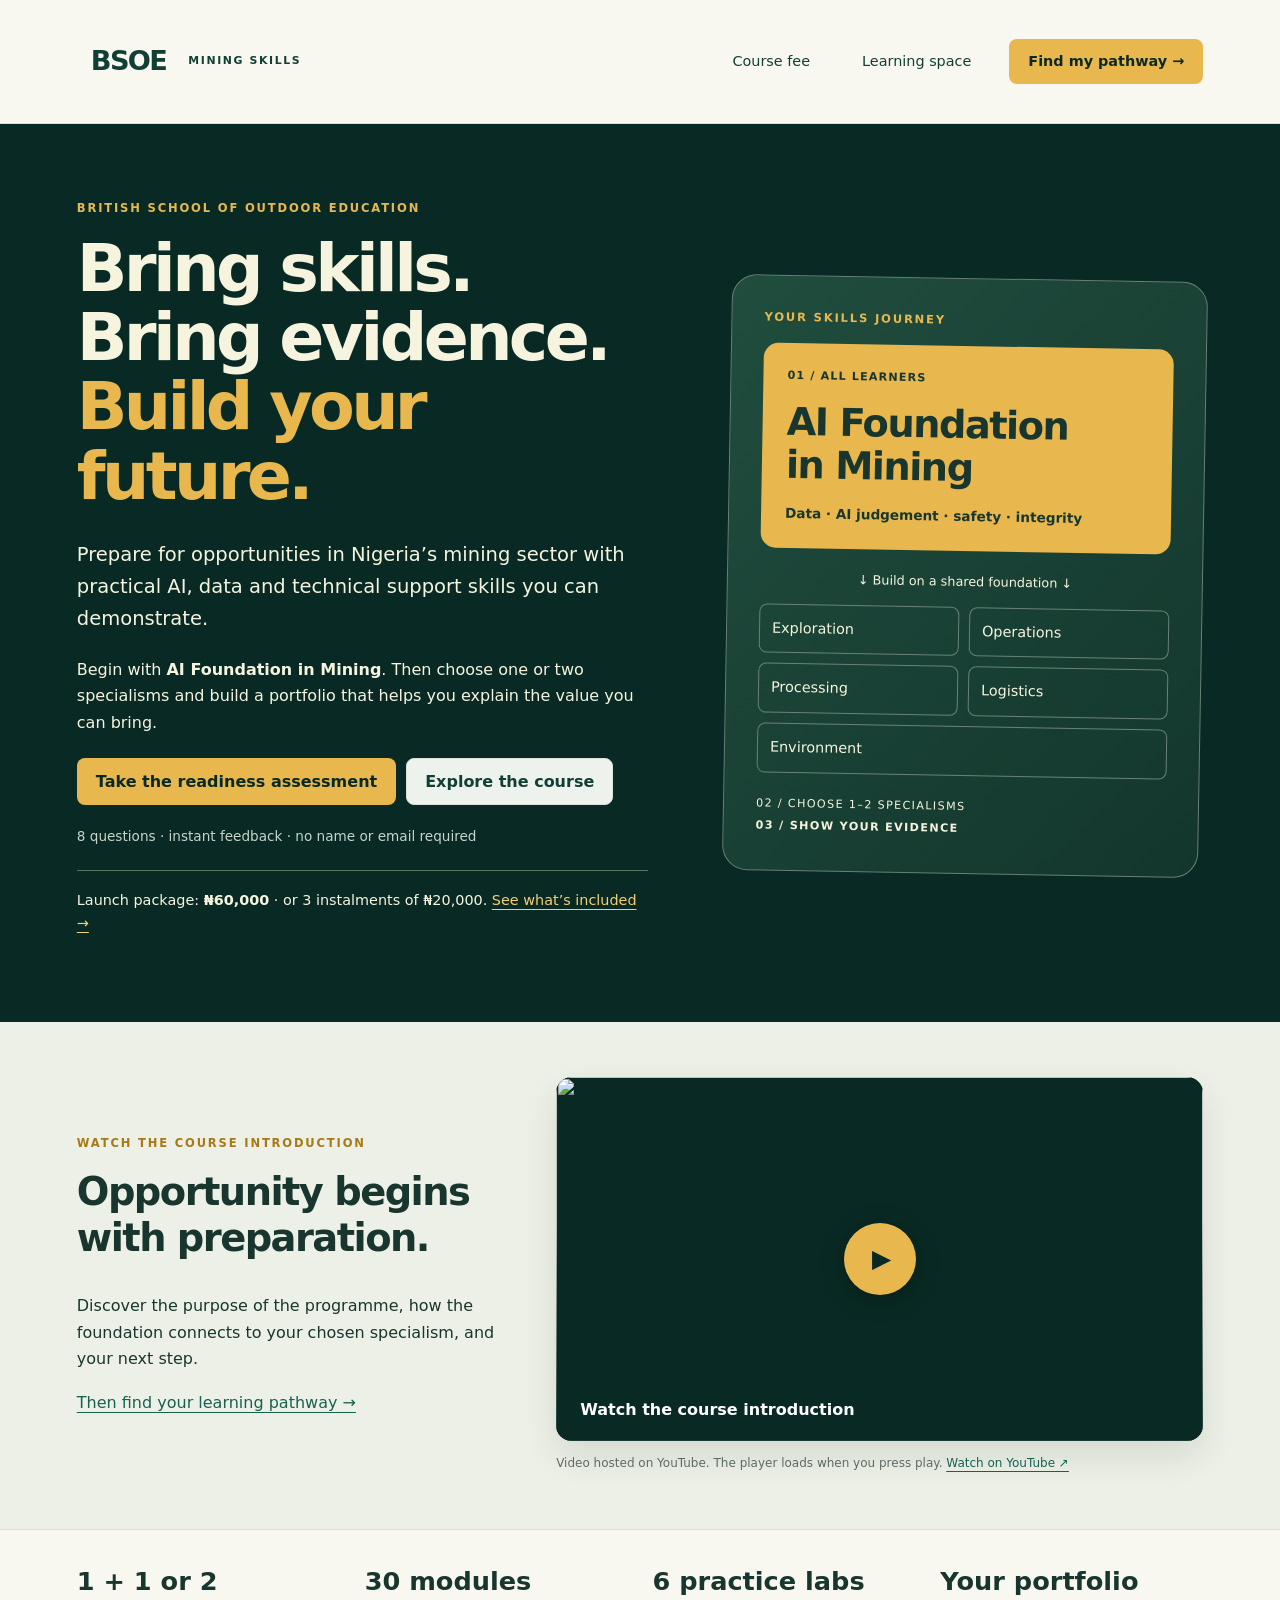
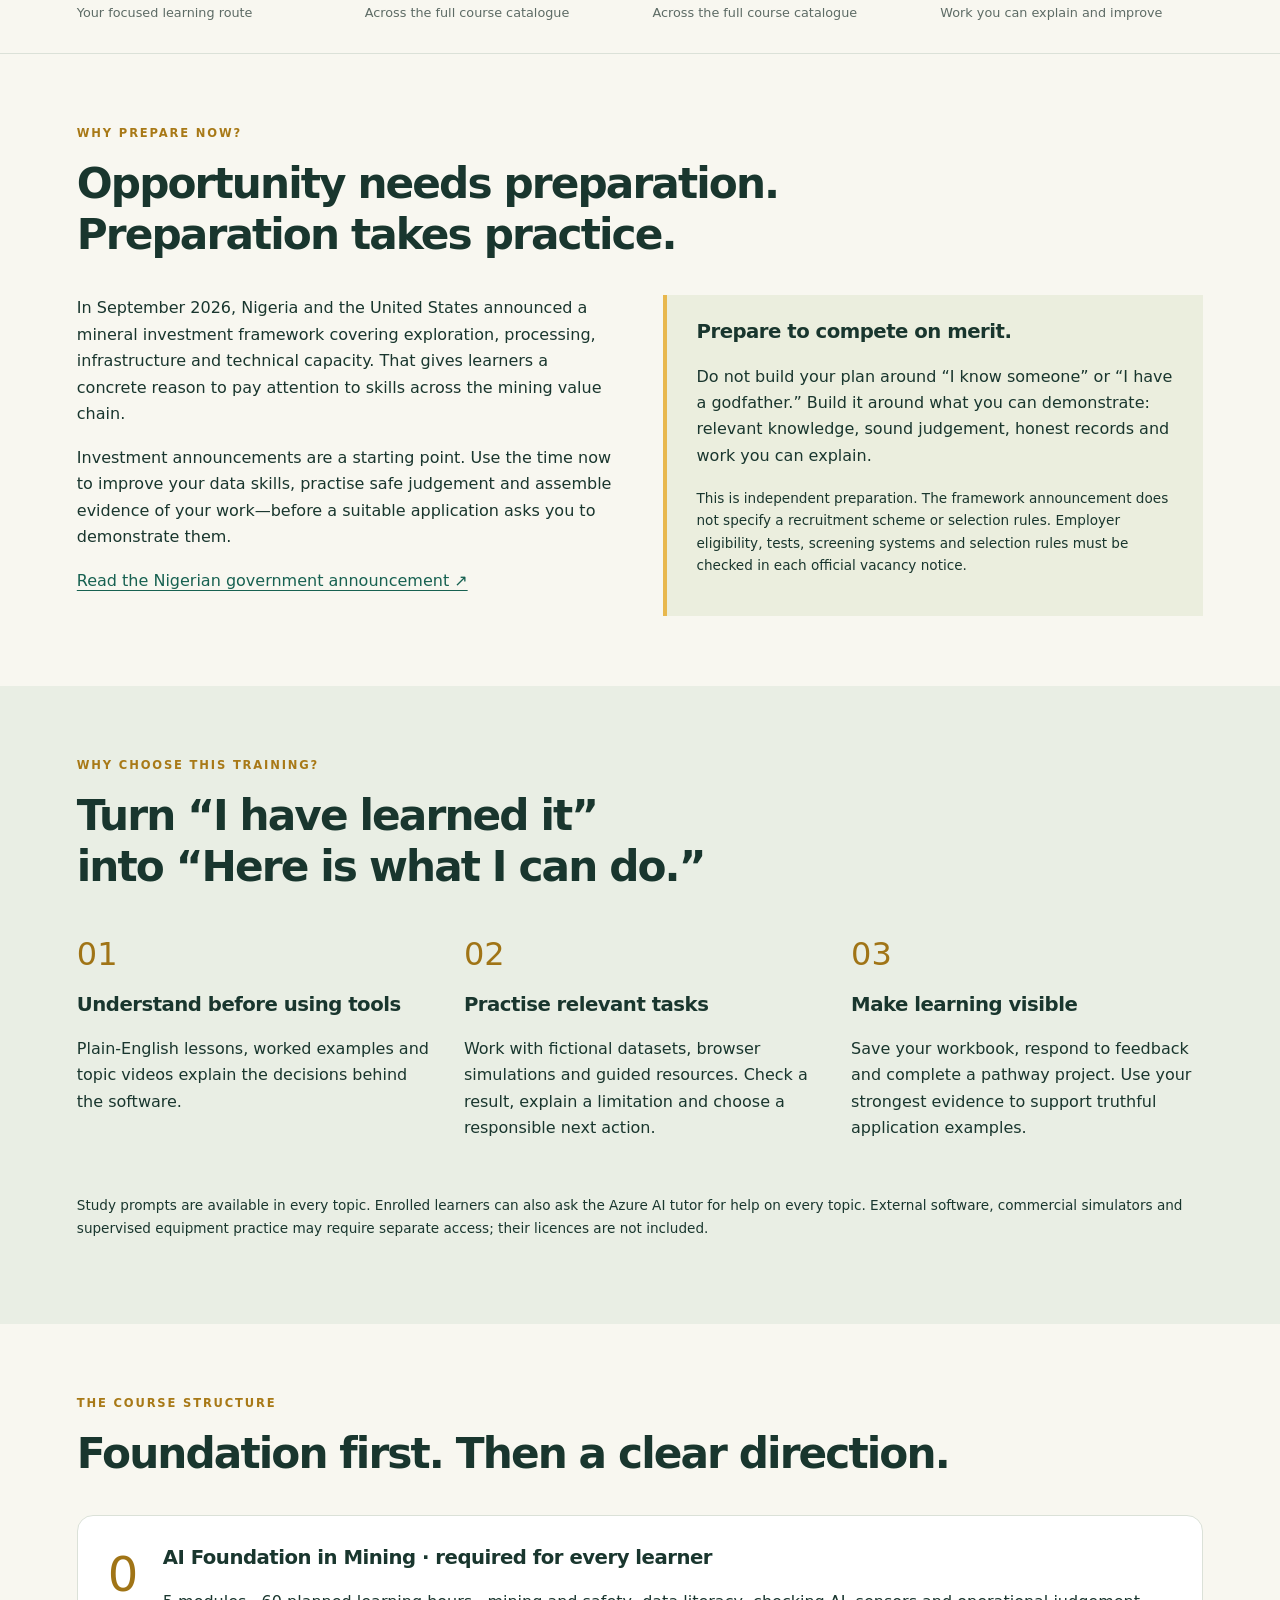
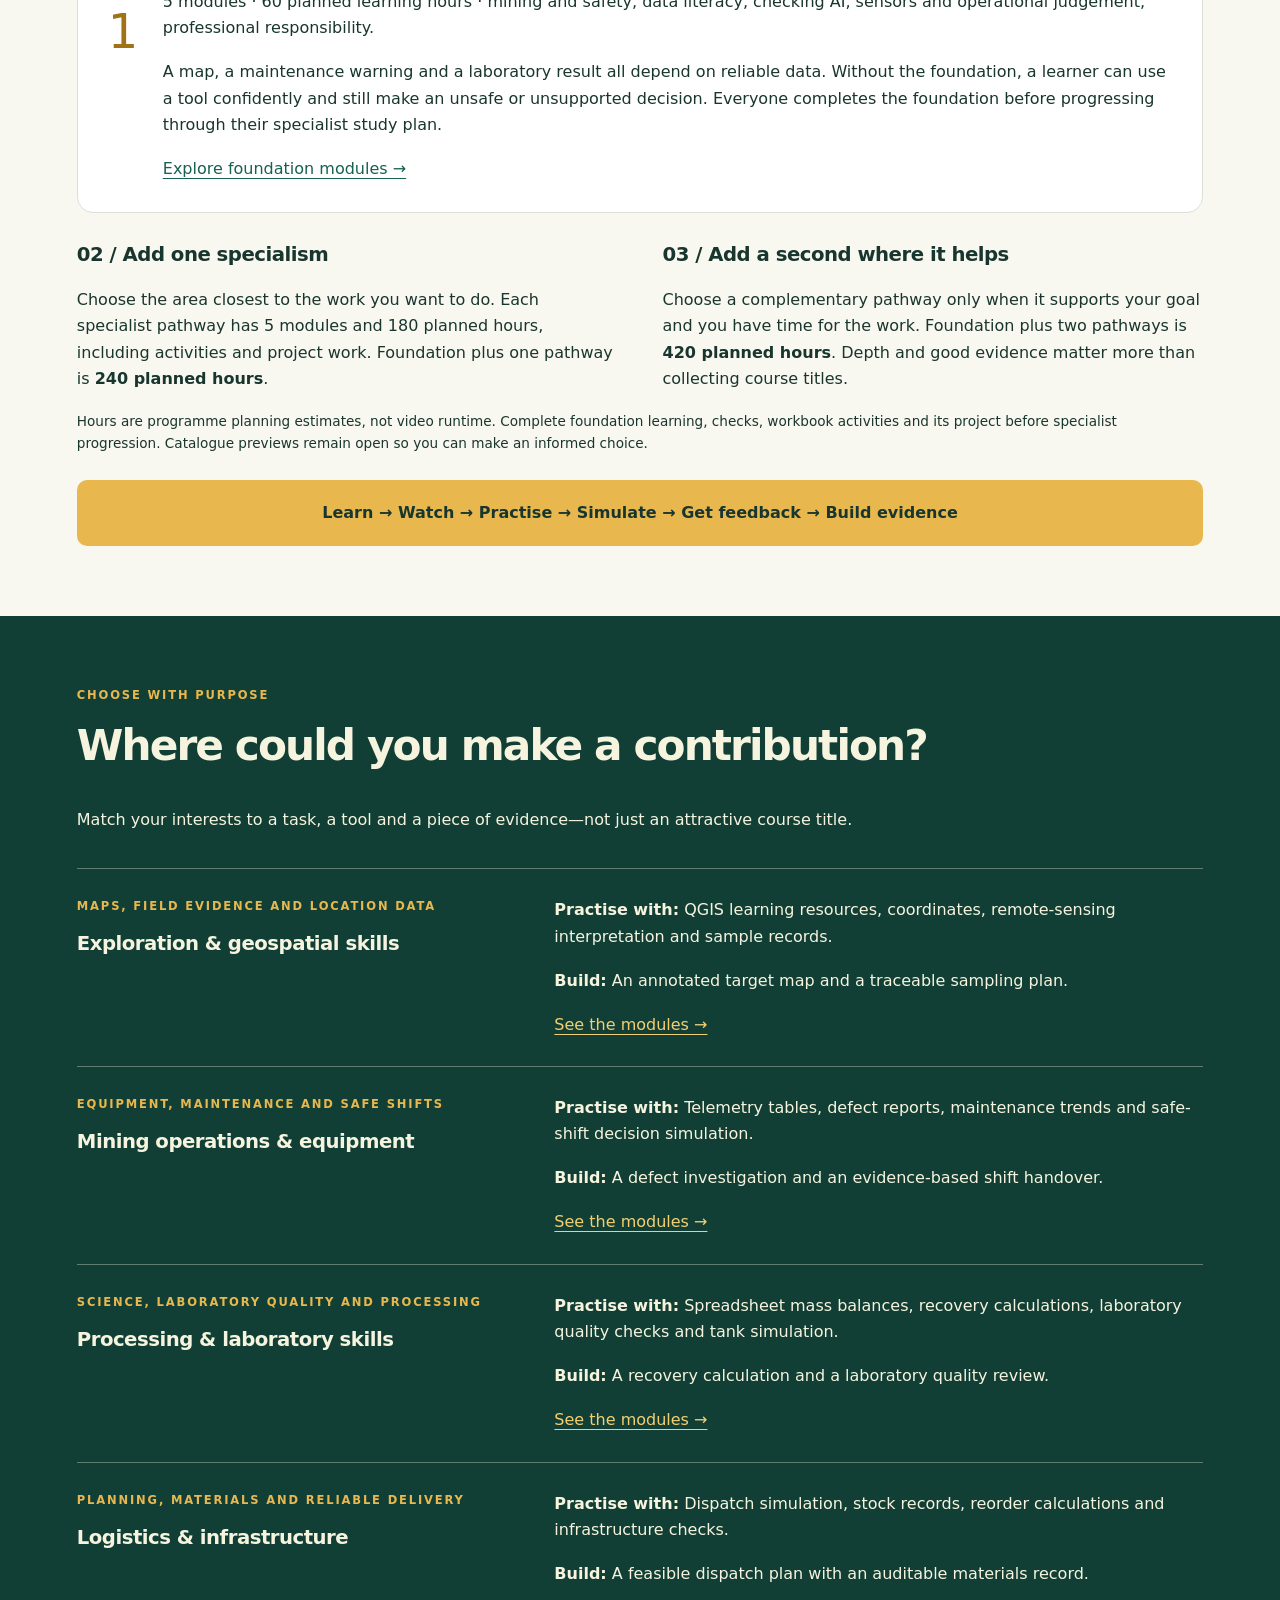
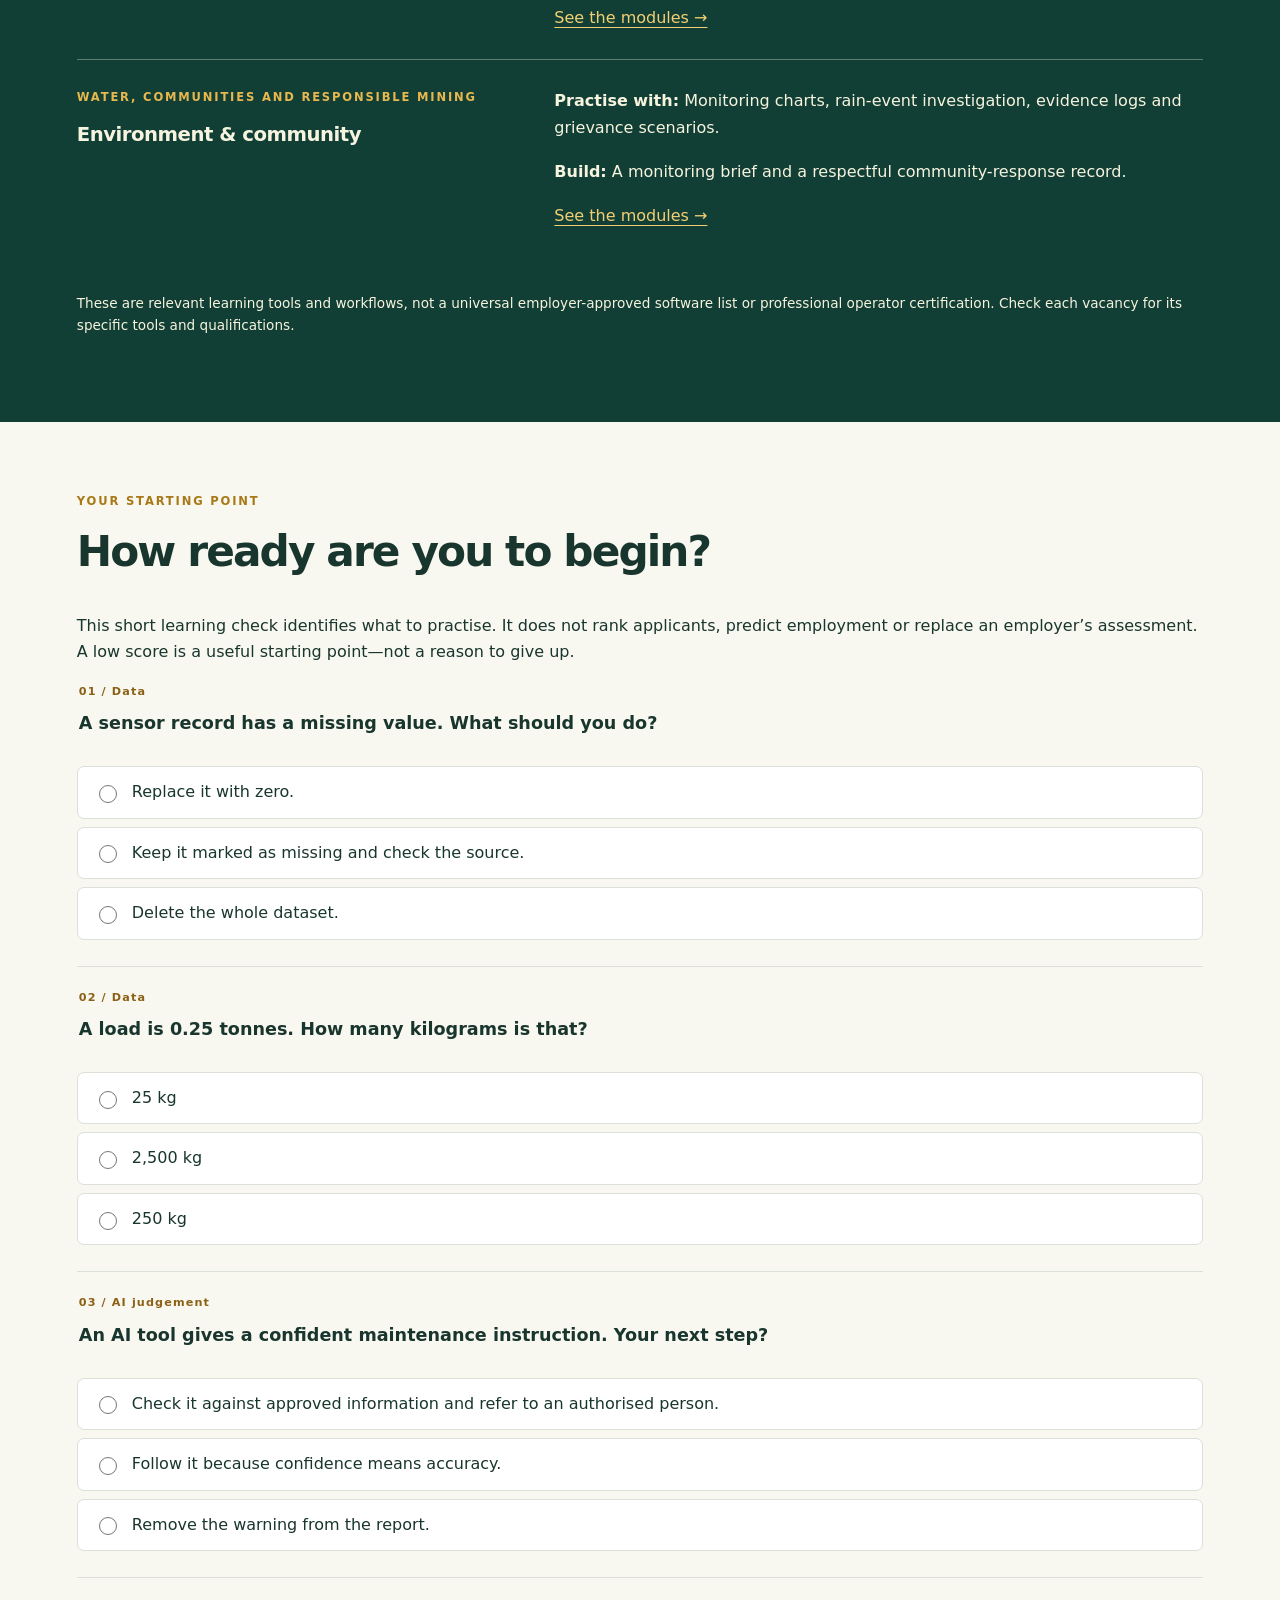
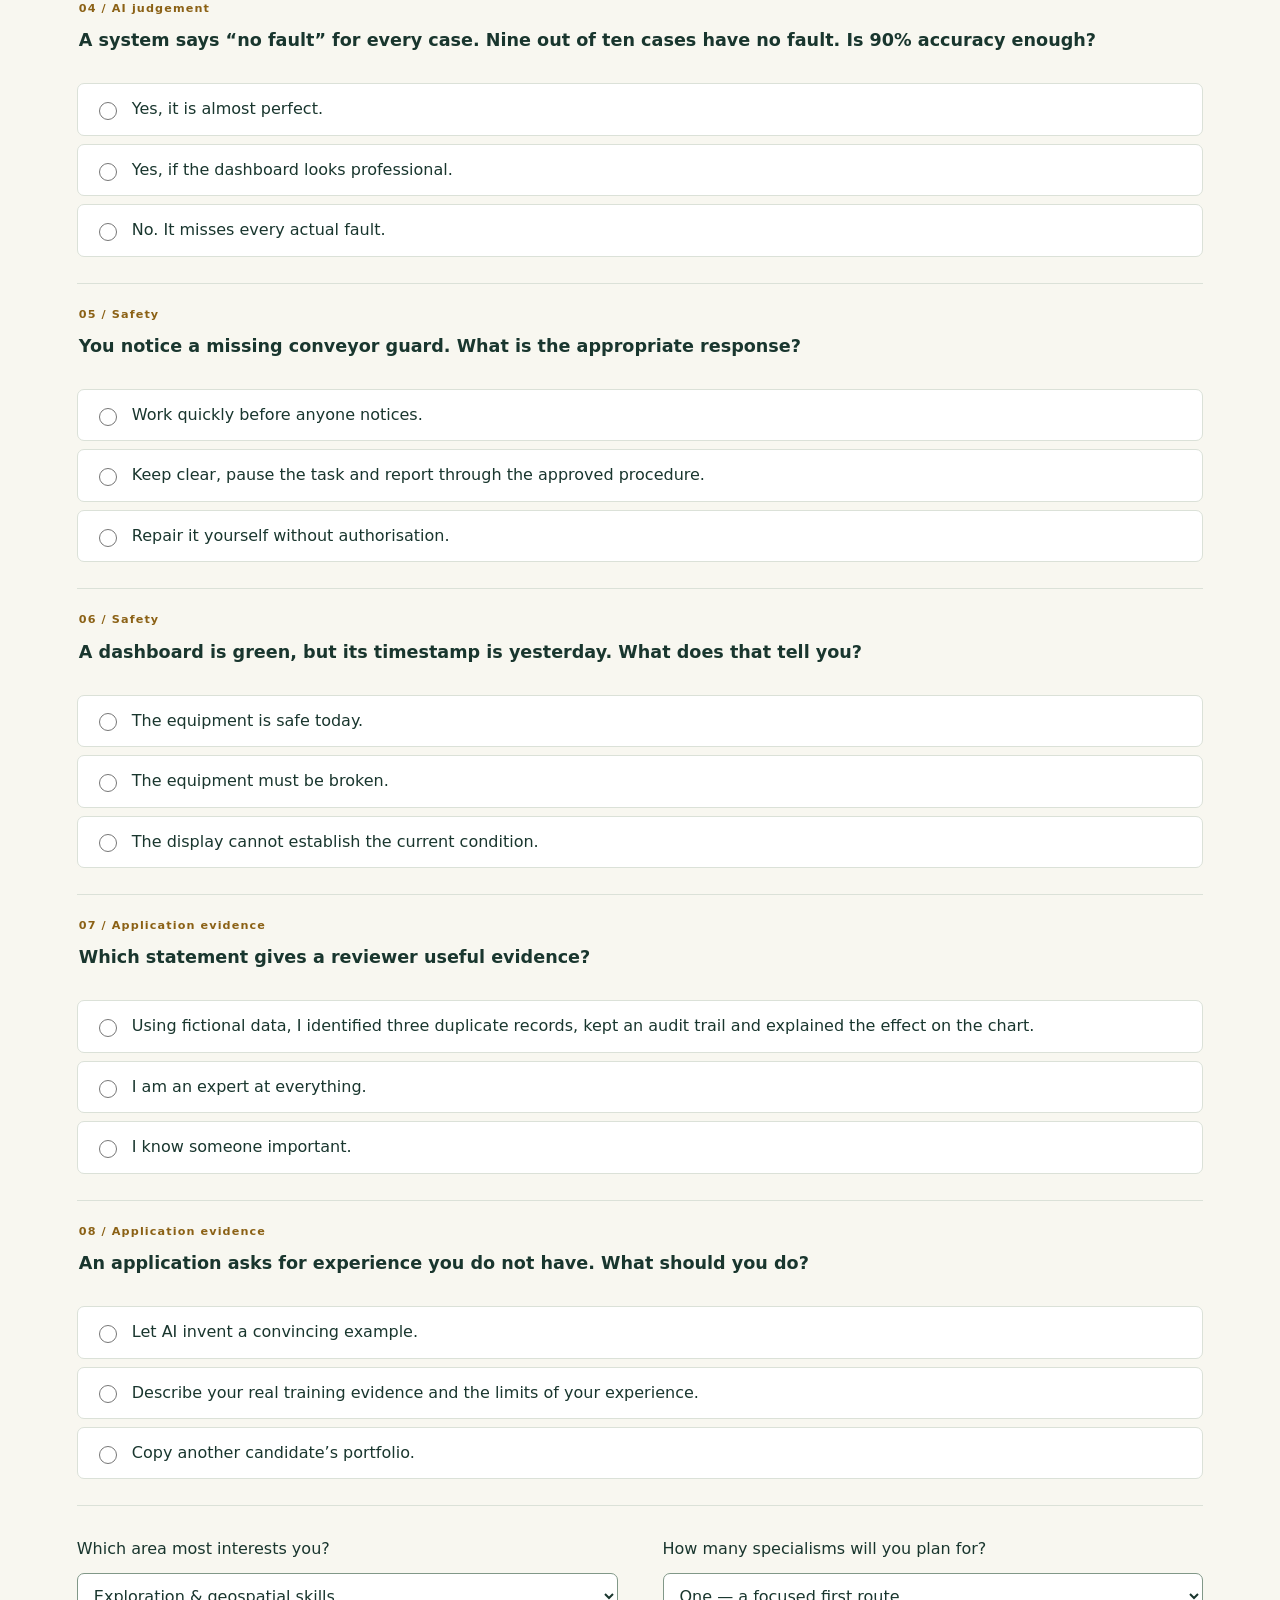
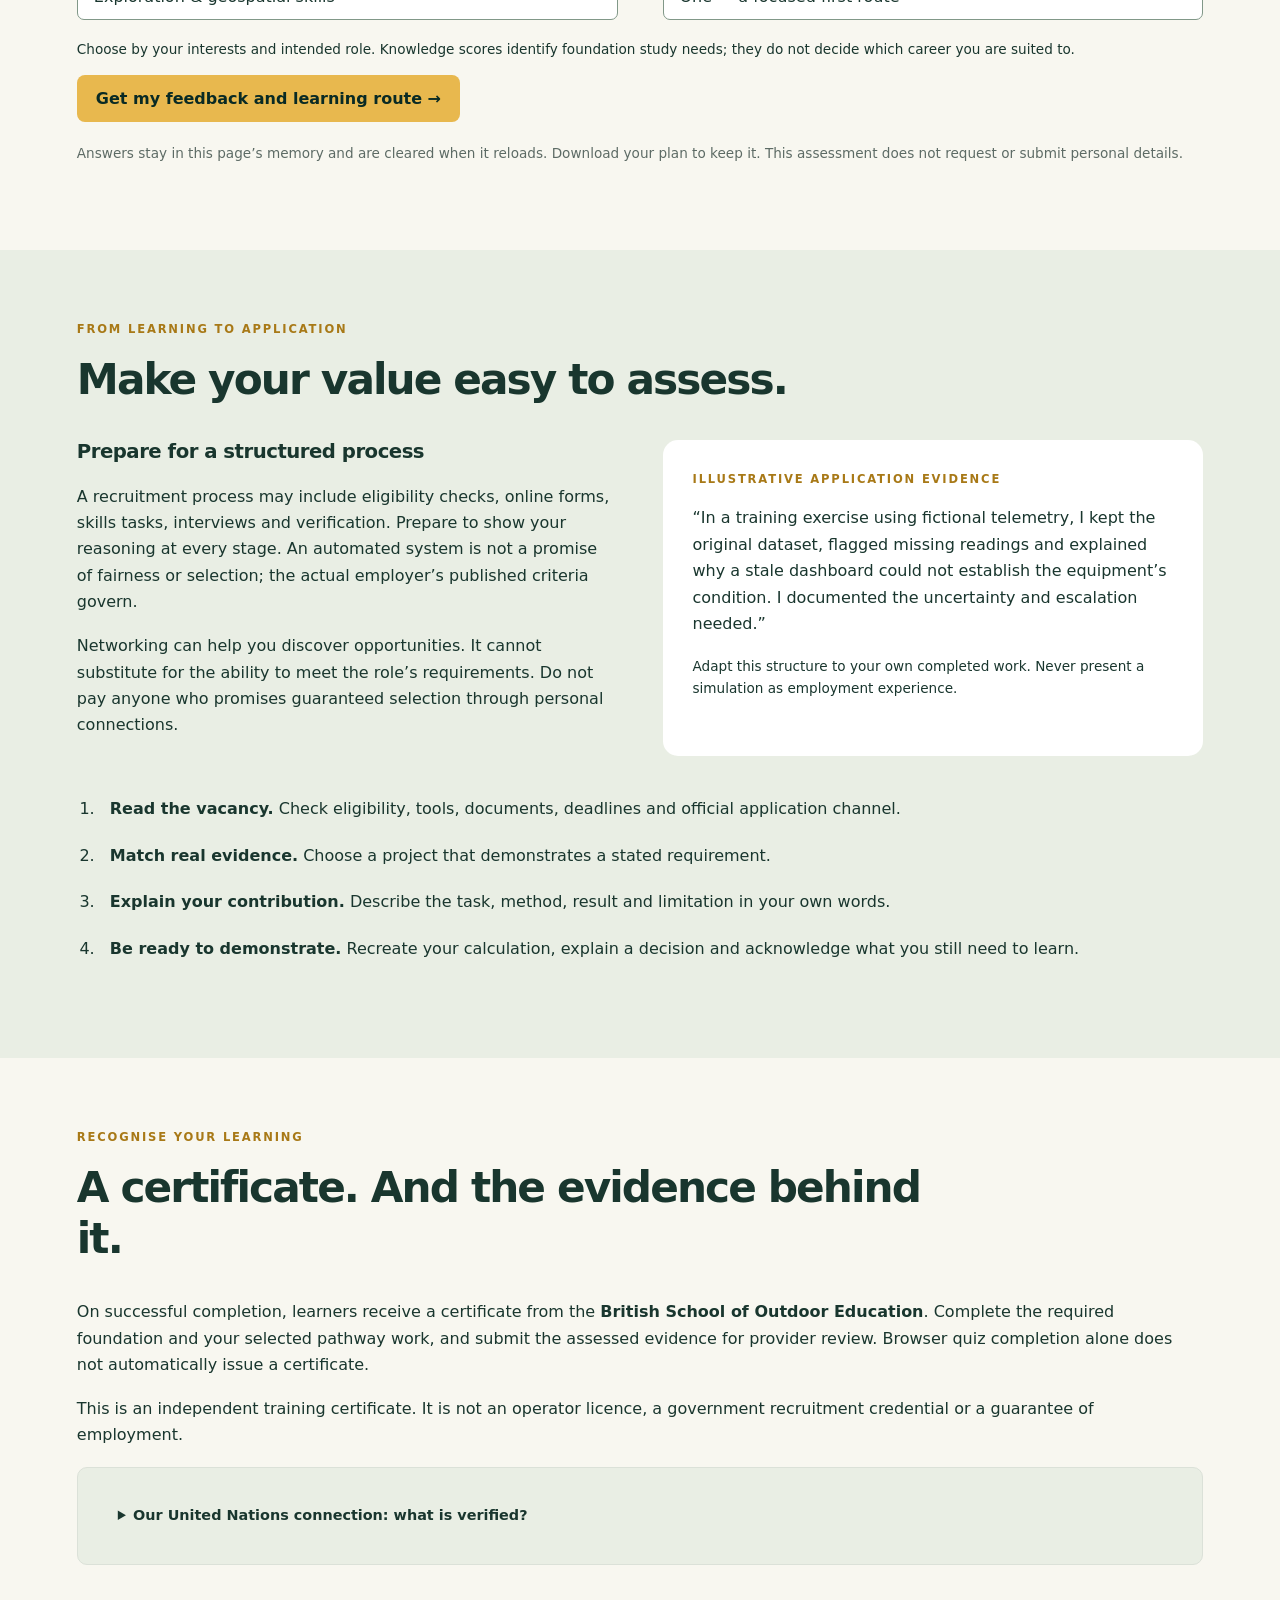
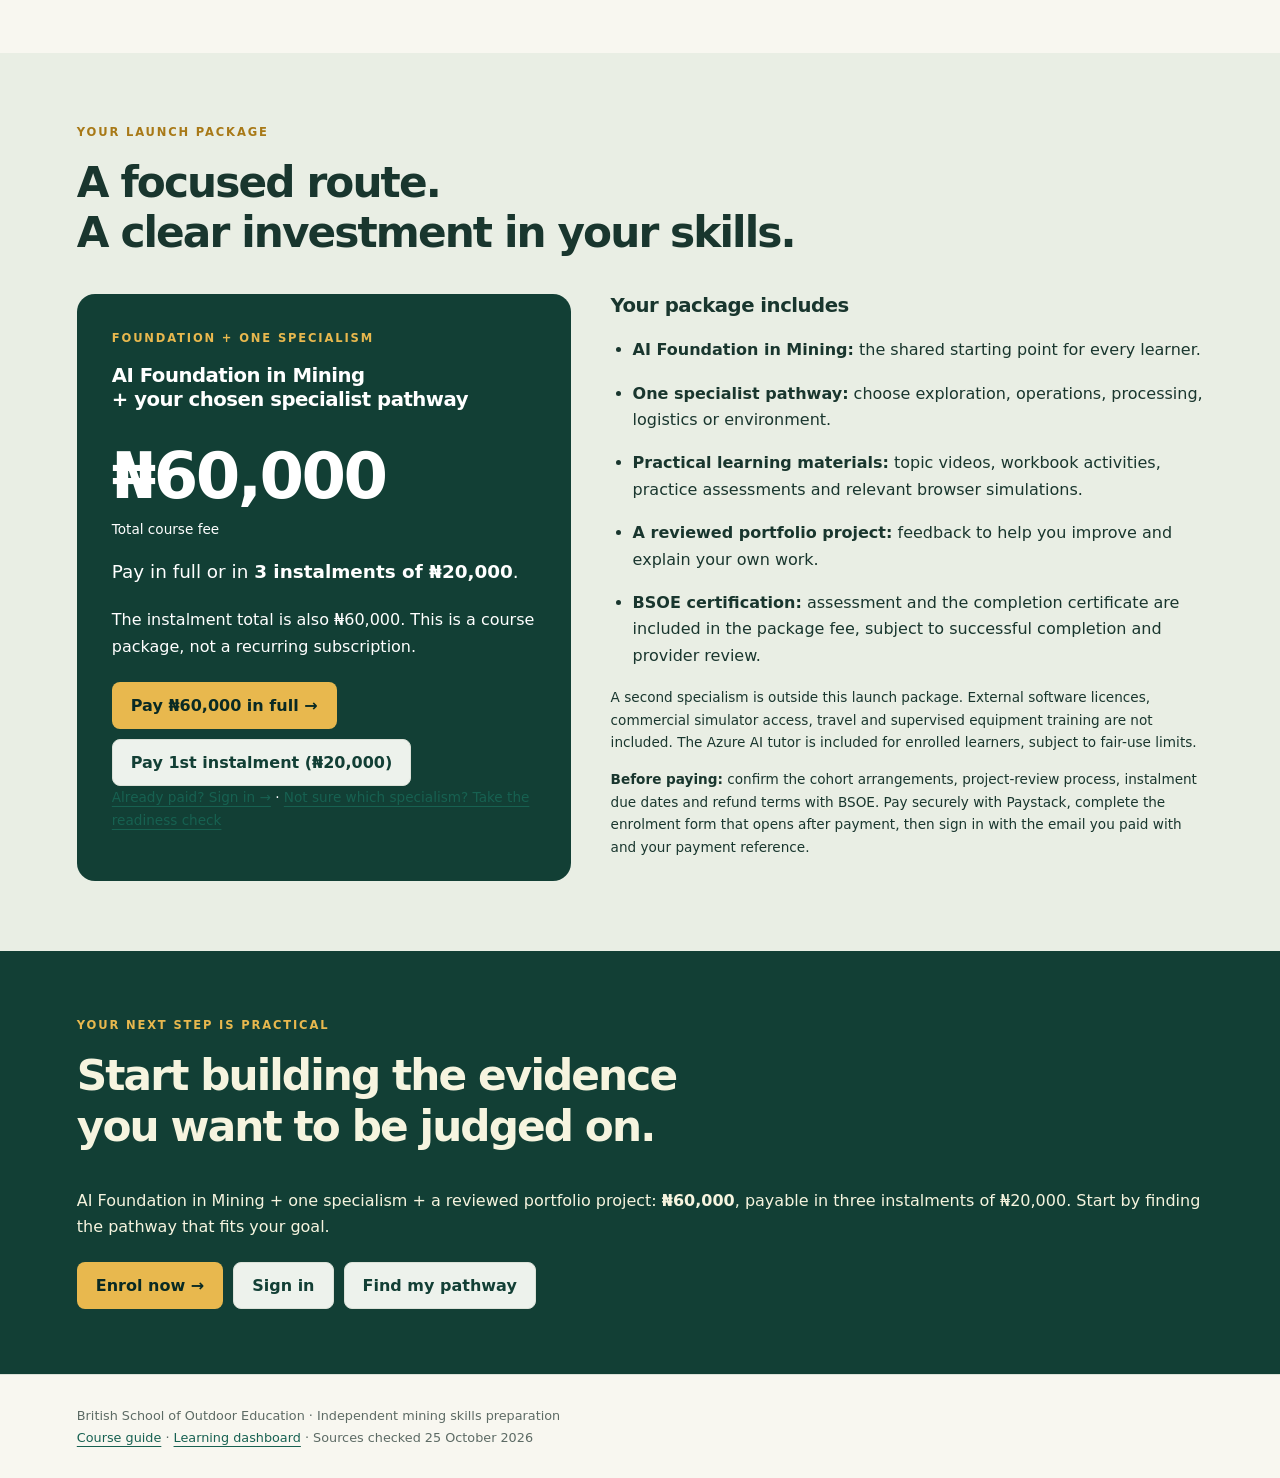
==== index.html @ 88d64cc8 "Publish mining course site Co-Authored-By: Claude Opus 5.5 <noreply@anthropic.com>" ====
<!doctype html>
<html lang="en"><head><meta charset="utf-8"><meta name="viewport" content="width=device-width, initial-scale=1"><meta name="description" content="Prepare for mining opportunities with AI foundations, five specialist pathways and an interactive readiness assessment."><meta name="theme-color" content="#123f35"><title>Mining Skills Learning Lab</title><link rel="stylesheet" href="style.css?v=17310e3fa7"><link rel="stylesheet" href="learning-support.css?v=17310e3fa7"><link rel="stylesheet" href="landing.css?v=17310e3fa7"><link rel="stylesheet" href="extras.css?v=17310e3fa7"></head>
<body><a class="skip" href="#main" onclick="event.preventDefault();document.getElementById('main').focus()">Skip to learning content</a><aside id="sidebar"><a href="#home" class="brand"><span class="brand-icon">M<span>↗</span></span><span>MINING SKILLS<small>LEARNING LAB</small></span></a><p class="nav-label">YOUR LEARNING SPACE</p><nav aria-label="Main navigation" id="nav"></nav><div class="sidebar-bottom"><div class="progress-label"><span>Learning progress</span><b id="progress-count">0 / 30</b></div><progress id="progress" max="30" value="0"></progress><p>Saved on this browser.<br>Export your work to keep a backup.</p><button class="light" id="export-side">Export my work ↓</button></div></aside><div class="shell"><header><button id="menu" aria-label="Open navigation" aria-expanded="false">☰</button><span class="crumb" id="crumb">Learning dashboard</span><span class="save-state" id="save-status" role="status">Local learning space</span></header><main id="main" tabindex="-1"></main><footer>Independent learning programme · Nigeria context · Adult learners<br>Practice completion is not an operator licence or accredited qualification. <a href="#guide">Read the course guide</a>.</footer></div><div id="toast" role="status" aria-live="polite"></div><input id="import-file" type="file" accept="application/json,.json" hidden><script src="base.js?v=17310e3fa7"></script><script src="lessons.js?v=17310e3fa7"></script><script src="videos.js?v=17310e3fa7"></script><script src="tutor-config.js?v=17310e3fa7"></script><script src="learning-support.js?v=17310e3fa7"></script><script src="landing.js?v=17310e3fa7"></script><script src="access.js?v=17310e3fa7"></script><script src="app-extras.js?v=17310e3fa7"></script><script src="app.js?v=17310e3fa7"></script></body></html>
---- style.css ----
:root{--green:#123f35;--dark:#092a24;--gold:#e8b84e;--paper:#f5f5ee;--ink:#19362e;--muted:#5d6b65;--line:#dbe1d8;--white:#fff;--red:#922f2f;--radius:16px}*{box-sizing:border-box}body{margin:0;background:var(--paper);color:var(--ink);font:16px/1.65 system-ui,-apple-system,BlinkMacSystemFont,"Segoe UI",sans-serif}button,input,textarea,select{font:inherit}button,a,input,textarea,select{touch-action:manipulation}a{color:#176151;text-underline-offset:4px}button,.button{border:1px solid transparent;border-radius:8px;background:var(--green);color:white;padding:11px 18px;cursor:pointer;font-weight:650;text-decoration:none;display:inline-block;line-height:1.45}button:hover,.button:hover{filter:brightness(1.12)}button:disabled{opacity:.5;cursor:not-allowed}button.light,.button.light{background:#edf2ec;color:var(--green);border-color:var(--line)}button.gold,.button.gold{background:var(--gold);color:var(--dark)}button.outline{background:transparent;border-color:#b6c7be;color:var(--green)}:focus-visible{outline:3px solid #ce8c10;outline-offset:4px}h1,h2,h3,h4{line-height:1.2;letter-spacing:-.025em;margin-top:0}h1{font-size:clamp(2rem,4vw,3.7rem);font-weight:650;max-width:790px}h2{font-size:1.65rem}h3{font-size:1.23rem}p{margin:0 0 1.1em}small,.small{font-size:.85rem}.muted{color:var(--muted)}.eyebrow{font-size:.72rem;font-weight:750;letter-spacing:.16em;text-transform:uppercase;color:#a87917;margin-bottom:16px}.pill{display:inline-block;border-radius:999px;padding:3px 10px;background:#e6eee7;font-size:.73rem;font-weight:650;color:#2c5548}.pill.gold{background:#fff0cc;color:#715004}.pill.red{background:#fbe9e6;color:var(--red)}.skip{position:absolute;top:-60px;z-index:100;background:white;padding:12px}.skip:focus{top:10px}#sidebar{width:260px;position:fixed;inset:0 auto 0 0;background:var(--green);color:#e6eee7;padding:30px 23px;display:flex;flex-direction:column;z-index:20;overflow:auto}.brand{display:flex;gap:13px;align-items:center;text-decoration:none;color:white;font-size:.9rem;letter-spacing:.09em;font-weight:750;line-height:1.5}.brand small{display:block;font-size:.62rem;letter-spacing:.22em;font-weight:450;color:#c1d3c9}.brand-icon{font-family:Georgia,serif;font-size:34px;background:var(--gold);color:var(--dark);border-radius:9px;width:47px;height:47px;line-height:47px;text-align:center;position:relative}.brand-icon span{font-family:system-ui;position:absolute;font-size:15px;right:1px;top:-13px}.nav-label{color:#a8c0b5;font-size:.64rem;letter-spacing:.16em;margin:48px 0 13px}nav a{display:flex;align-items:center;color:#d1dfd7;text-decoration:none;padding:11px 14px;border-radius:7px;font-size:.9rem;margin:3px 0;gap:10px}nav a.active{background:#285548;color:white;box-shadow:inset 3px 0 var(--gold)}nav a:hover{background:#285548}nav .nav-icon{width:20px;font-size:18px}.sidebar-bottom{margin-top:auto;padding-top:35px}.sidebar-bottom p{font-size:.75rem;color:#bdd0c5;line-height:1.6;margin-top:12px}.sidebar-bottom button{width:100%;font-size:.82rem}.progress-label{display:flex;justify-content:space-between;font-size:.73rem}progress{width:100%;height:6px;appearance:none;border:0;border-radius:5px;overflow:hidden;background:#477064}progress::-webkit-progress-bar{background:#477064}progress::-webkit-progress-value{background:var(--gold)}progress::-moz-progress-bar{background:var(--gold)}.shell{margin-left:260px}header{height:75px;display:flex;align-items:center;justify-content:space-between;padding:0 45px;border-bottom:1px solid var(--line);background:rgba(255,255,255,.55)}.crumb{font-size:.8rem;font-weight:600}.save-state{font-size:.73rem;color:var(--muted)}.save-state:before{content:'●';color:#467655;margin-right:7px}#menu{display:none}main{padding:38px 45px 60px;max-width:1450px;margin:auto;min-height:75vh}footer{font-size:.73rem;color:var(--muted);padding:25px 45px;border-top:1px solid var(--line)}.hero{display:grid;grid-template-columns:1.3fr 1fr;gap:20px;padding:45px;background:var(--dark);border-radius:20px;color:white;position:relative;overflow:hidden}.hero .eyebrow{color:var(--gold)}.hero h1{font-size:clamp(2rem,3.3vw,3.3rem);margin-bottom:20px}.hero p{color:#c0d1c7;max-width:540px;font-size:.95rem}.hero-art{display:flex;align-items:center;justify-content:center}.hero-art svg{width:100%;max-width:470px}.actions{display:flex;gap:10px;align-items:center;flex-wrap:wrap;margin-top:22px}.stats{display:grid;grid-template-columns:repeat(4,1fr);gap:15px;margin:22px 0 35px}.stat{padding:16px 20px;background:white;border:1px solid var(--line);border-radius:12px}.stat b{display:block;font-size:1.6rem;line-height:1.2}.stat span{font-size:.75rem;color:var(--muted)}.section-head{display:flex;justify-content:space-between;align-items:end;margin:36px 0 20px;gap:15px}.section-head h2{margin:0}.section-head p{margin:7px 0 0;color:var(--muted);font-size:.88rem}.grid{display:grid;grid-template-columns:repeat(3,minmax(0,1fr));gap:20px}.grid.two{grid-template-columns:repeat(2,minmax(0,1fr))}.card{background:white;border:1px solid var(--line);border-radius:var(--radius);padding:25px}.card p{font-size:.9rem;color:var(--muted)}.card h3{margin:15px 0 12px}.path-art{height:95px;background:#edf2e9;border-radius:9px;margin-bottom:20px;position:relative;overflow:hidden;display:flex;align-items:center;padding:12px 20px}.path-art .letter{font:italic 65px Georgia;color:#47725c}.path-art svg{position:absolute;right:15px;width:140px;height:90px}.card .card-meta{font-size:.75rem;color:var(--muted);margin:18px 0 12px}.path-link{display:flex;justify-content:space-between;font-size:.86rem;font-weight:700;text-decoration:none}.notice{background:#fff7e3;border-left:4px solid var(--gold);padding:17px 22px;border-radius:5px;margin:22px 0;font-size:.87rem}.notice p:last-child{margin:0}.intro{max-width:780px;color:var(--muted)}.module-list{display:grid;gap:12px}.module-row{background:white;border:1px solid var(--line);border-radius:12px;padding:21px 24px;display:grid;grid-template-columns:48px 1fr auto;gap:18px;align-items:center;text-decoration:none}.module-row h3{margin:0 0 7px;font-size:1.1rem}.module-row p{margin:0;color:var(--muted);font-size:.8rem}.module-code{background:#edf2e9;border-radius:9px;padding:8px;text-align:center;font-weight:750}.lesson-layout{display:grid;grid-template-columns:minmax(0,1fr) 245px;gap:30px}.lesson-body{min-width:0}.lesson-body>section{margin-bottom:24px}.lesson-body .card{padding:30px}.lesson-body h2{font-size:1.5rem}.lesson-title{font-size:clamp(2rem,3vw,2.9rem);max-width:900px;margin:12px 0 20px}.lesson-sidebar{position:sticky;top:20px;align-self:start}.lesson-sidebar a{display:block;text-decoration:none;font-size:.85rem;padding:8px 0}.lesson-sidebar .card{padding:20px}.lesson-sidebar h3{font-size:.95rem}.hook{font-size:1.17rem;color:#305443;padding:18px 0;border-top:1px solid var(--line);border-bottom:1px solid var(--line);margin:20px 0 25px}.step-card{counter-increment:step;display:grid;grid-template-columns:35px 1fr;gap:14px;margin:20px 0}.step-card:before{content:counter(step,decimal-leading-zero);background:#edf2e9;color:var(--green);height:32px;width:32px;text-align:center;border-radius:50%;font-size:.75rem;font-weight:750;line-height:32px}.step-card h3{margin:3px 0 10px}.step-card p{font-size:1rem;color:var(--ink)}.step-series{counter-reset:step}.terms{display:grid;grid-template-columns:repeat(3,1fr);gap:12px}.term{padding:15px;background:#f1f5ee;border-radius:9px;font-size:.85rem}.term b{display:block;color:#27503e;margin-bottom:6px}.term p{font-size:.82rem;color:var(--muted);margin:0}.diagram{width:100%;height:auto;max-height:260px;background:#edf2e9;border-radius:12px;margin-bottom:18px}.diagram text{font-family:system-ui,sans-serif}.worked{background:#f9f2df;border:1px solid #e9dbb1;border-radius:12px;padding:24px}.worked p{color:var(--ink)}.workbook label{display:block;font-size:.86rem;font-weight:650;margin:20px 0 8px}textarea{width:100%;min-height:135px;resize:vertical;padding:14px;border:1px solid #b8c8bc;border-radius:9px;line-height:1.6;background:#fff;color:var(--ink)}input[type=number],input[type=text],select{border:1px solid #b8c8bc;border-radius:7px;padding:10px;width:100%;background:white;color:var(--ink)}.question{border:0;padding:0;margin:26px 0}.question legend{font-weight:650;margin-bottom:12px;font-size:.96rem}.option{display:flex;gap:10px;padding:10px 13px;border:1px solid var(--line);border-radius:8px;margin:7px 0;font-size:.9rem;cursor:pointer}.option:has(input:checked){background:#e9f0e7;border-color:#5c866c}.option input{accent-color:var(--green);margin-top:6px}.feedback{font-size:.88rem;padding:14px 17px;background:#edf4e9;border-radius:8px;margin:15px 0}.feedback.bad{background:#fbefeb;color:#772e29}.feedback:empty{display:none}.complete-bar{padding:24px;background:#e4eddf;border-radius:12px;margin-top:25px}.complete-bar p{font-size:.86rem}.row{display:flex;gap:15px;flex-wrap:wrap;align-items:center}.lab-grid{display:grid;grid-template-columns:1fr 1fr;gap:24px}.controls{display:grid;grid-template-columns:1fr 1fr;gap:16px}.controls label{font-size:.8rem;font-weight:650;display:block}.controls input,.controls select{margin-top:7px}.metric{padding:20px;border-radius:12px;background:#eaf1e6}.metric b{font-size:1.8rem;display:block;line-height:1.2}.metric small{color:var(--muted)}.metrics{display:grid;grid-template-columns:repeat(3,1fr);gap:12px;margin:20px 0}.metrics.two{grid-template-columns:repeat(2,1fr)}.lab-output{margin-top:20px}.table-wrap{overflow:auto}table{border-collapse:collapse;width:100%;font-size:.85rem;margin:18px 0}th,td{text-align:left;padding:11px 13px;border-bottom:1px solid var(--line);vertical-align:top}th{background:#eaf0e5;font-weight:650}td p{margin:0}details{border:1px solid var(--line);border-radius:10px;margin:18px 0;background:#fff}summary{padding:16px 20px;font-weight:650;cursor:pointer;font-size:.9rem}details>div{padding:0 22px 20px}details p,details li{font-size:.9rem}.markdown h3{margin-top:28px}.markdown p{color:var(--ink)}.markdown li{margin-bottom:10px}.scenario-option{display:block;width:100%;text-align:left;margin:10px 0;background:#f2f5ed;color:var(--ink);border:1px solid var(--line);font-size:.9rem}.scenario-log{font-size:.8rem;color:var(--muted);border-left:2px solid var(--line);padding-left:18px}.scenario-log p{margin:8px 0}.tank-wrap{display:flex;gap:25px;align-items:center}.tank{height:220px;width:140px;border:5px solid #496e5e;border-top:0;border-radius:0 0 12px 12px;position:relative;overflow:hidden;background:#f8fbf7}.tank-water{position:absolute;bottom:0;left:0;right:0;background:#75bbb3;transition:height .4s}.tank-mark{position:absolute;bottom:83.333%;border-top:2px dashed #9e443a;width:100%;z-index:2;font-size:.7rem;text-align:center}.source{font-size:.77rem!important;color:var(--muted)!important}.workbook-list .card{margin-bottom:16px}.empty{padding:45px;text-align:center;background:white;border:1px dashed #bccabb;border-radius:15px}.search{max-width:420px;margin:20px 0}.resource-tag{font-size:.7rem;letter-spacing:.04em;text-transform:uppercase;font-weight:700;color:#326c52}.source-list li{margin:16px 0;font-size:.9rem}#toast{position:fixed;bottom:25px;right:25px;background:var(--dark);color:white;padding:13px 20px;border-radius:9px;max-width:370px;z-index:100;opacity:0;pointer-events:none;transition:opacity .2s}#toast.show{opacity:1}.error{color:var(--red)}.chart-bar{height:12px;border-radius:5px;background:#c8d9c6;margin:8px 0;overflow:hidden}.chart-bar span{display:block;background:#46795d;height:100%}.gridmap{width:100%;height:auto;background:#eaf0e4;border-radius:12px}.gridmap text{font-family:system-ui,sans-serif}.target-list button{margin:5px}.print-only{display:none}@media(max-width:1150px){.grid{grid-template-columns:repeat(2,minmax(0,1fr))}#sidebar{width:225px;padding:25px 17px}.shell{margin-left:225px}main{padding:30px}header{padding:0 30px}.hero{padding:30px;grid-template-columns:1.4fr 1fr}.lesson-layout{grid-template-columns:1fr}.lesson-sidebar{position:static;order:-1}.lesson-sidebar .card{display:flex;gap:15px;flex-wrap:wrap;align-items:center}.lesson-sidebar h3{margin:0}.lesson-sidebar .small,.lesson-sidebar .actions{display:none}}@media(max-width:800px){#sidebar{transform:translateX(-100%);transition:transform .2s;width:260px}body.menu-open #sidebar{transform:translateX(0);box-shadow:10px 0 40px #0004}.shell{margin-left:0}#menu{display:block;background:transparent;color:var(--green);font-size:20px;padding:5px 12px}header{height:64px;padding:0 20px;gap:10px}.save-state{font-size:.65rem}.crumb{margin-right:auto}main{padding:25px 20px}.hero{grid-template-columns:1fr;padding:30px}.hero-art{display:none}.stats{grid-template-columns:repeat(2,1fr);gap:10px}.lab-grid{grid-template-columns:1fr}.terms{grid-template-columns:1fr}.lesson-body .card{padding:22px}.module-row{grid-template-columns:40px 1fr;gap:12px}.module-row>.pill{grid-column:2}.metrics{grid-template-columns:repeat(3,1fr)}.metric{padding:12px}.metric b{font-size:1.4rem}footer{padding:25px 20px}}@media(max-width:520px){.grid,.grid.two{grid-template-columns:1fr}.controls{grid-template-columns:1fr 1fr}.hero h1{font-size:2.3rem}.section-head{align-items:start;flex-direction:column}.lesson-title{font-size:2rem}.lesson-sidebar .card{gap:8px;padding:12px}.lesson-sidebar a{font-size:.75rem}.card{padding:22px}.metrics{grid-template-columns:1fr}.metrics.two{grid-template-columns:1fr 1fr}.save-state{max-width:120px}.controls input{max-width:100%}}@media print{#sidebar,header,footer,button,.actions,.lesson-sidebar,.no-print{display:none!important}.shell{margin:0}main{padding:0;max-width:none}.card,.worked,.notice{break-inside:avoid;border:1px solid #ccc;background:white!important;color:black!important}.print-only{display:block}body{font-size:11pt;background:white}.grid{display:block}a{color:black}textarea{border:0;min-height:0}details{display:block}.hero{background:white;color:black}.hero p{color:black}}
---- learning-support.css ----
.video-card{background:#fff;border:1px solid var(--line);border-radius:12px;padding:23px}.card>.video-card{padding:20px;background:#f8faf4}.video-top{display:flex;gap:16px;align-items:flex-start}.video-top h3{margin:12px 0 8px;font-size:1.15rem}.video-top p{margin:0 0 14px}.video-symbol{display:flex;align-items:center;justify-content:center;background:var(--green);color:var(--gold);min-width:53px;height:53px;border-radius:12px;font-size:23px}.watch-task{background:#eef3e8;padding:17px;border-radius:8px;margin:15px 0}.watch-task p{margin:6px 0 0;font-size:.88rem;color:var(--ink)}.video-slot{display:flex;flex-wrap:wrap;gap:10px;align-items:center;margin:15px 0}.outline-link{color:var(--green);background:white;border:1px solid #c1cebe}.video-frame{width:100%;aspect-ratio:16/9;border:0;border-radius:8px;background:#102b25}.watch-label{display:block;font-weight:650;font-size:.9rem;margin:22px 0 8px}.tutor-panel{border-top:5px solid var(--green)}.tutor-heading{display:flex;align-items:center;justify-content:space-between;gap:10px;flex-wrap:wrap}.tutor-heading h2{margin-bottom:15px}.tutor-heading .eyebrow{margin-bottom:8px}.tutor-tabs{display:flex;gap:10px;flex-wrap:wrap;margin:20px 0}.tutor-tabs [aria-pressed=true]{background:var(--green);color:white}.support-buttons{display:flex;gap:8px;flex-wrap:wrap}.support-buttons button{font-size:.82rem;padding:9px 12px}.study-response{margin-top:20px;padding:22px;border-radius:12px;background:#edf3e8}.study-response p:last-child{margin:0}.tutor-chat{max-height:420px;overflow:auto;margin:20px 0}.chat-message{padding:15px 18px;border:1px solid var(--line);border-radius:10px;margin:10px 0;background:#eff4e9}.chat-message.user{background:white;margin-left:22px}.chat-message p{white-space:pre-wrap;margin:6px 0;color:var(--ink)}.chat-message b{font-size:.75rem;letter-spacing:.08em;text-transform:uppercase}.chat-message button{font-size:.75rem;margin-top:10px}#tutor-form label{display:block;font-size:.88rem;font-weight:650;margin:15px 0 6px}#tutor-form textarea{min-height:110px}#tutor-status{font-size:.7rem}#ai-tools[hidden],#study-tools[hidden]{display:none}@media(max-width:520px){.video-card{padding:16px}.video-top{gap:10px}.video-symbol{min-width:40px;height:40px;font-size:18px}.video-top h3{font-size:1.05rem}.tutor-tabs button{font-size:.8rem}.study-response{padding:17px}}@media print{.video-slot,.tutor-tabs,.support-buttons,#tutor-form{display:none}.video-card{break-inside:avoid}}
---- landing.css ----
body.landing-mode #sidebar,body.landing-mode .shell>header,body.landing-mode .shell>footer{display:none}body.landing-mode .shell{margin:0}body.landing-mode #main{padding:0;max-width:none}.landing-wrap{max-width:1500px;margin:auto;background:#f8f7f0}.landing-nav{display:flex;justify-content:space-between;align-items:center;padding:25px 6%;border-bottom:1px solid var(--line);gap:20px}.landing-nav>div{display:flex;align-items:center;gap:24px}.landing-logo{font-size:1.7rem;font-weight:800;letter-spacing:-.06em;text-decoration:none}.landing-logo span{font-size:.68rem;letter-spacing:.15em;margin-left:12px}.landing-hero{background:var(--dark);color:#f6f4df;display:grid;grid-template-columns:1.2fr 1fr;gap:7%;padding:75px 6% 70px;align-items:center}.landing-hero h1{font-size:clamp(2.8rem,5.2vw,5.6rem);letter-spacing:-.055em;line-height:1.04;margin-bottom:28px}.landing-hero h1 em{font-style:normal;color:var(--gold)}.landing-hero .eyebrow,.landing-dark .eyebrow,.landing-final .eyebrow{color:var(--gold)}.landing-lead{font-size:1.22rem;max-width:600px}.landing-hero .small{margin-top:20px;color:#c5d6c9}.landing-map{border:1px solid #688075;border-radius:25px;padding:32px;background:linear-gradient(135deg,#204d3e,#13362c);transform:rotate(1deg)}.foundation-node{background:#e8b84e;color:#19362e;border-radius:15px;padding:24px;font-size:.7rem;font-weight:750;letter-spacing:.1em}.foundation-node strong{display:block;font-size:2.4rem;line-height:1.1;letter-spacing:-.04em;margin:16px 0}.foundation-node span{letter-spacing:0;font-size:.85rem}.map-connector{text-align:center;font-size:.8rem;padding-top:20px}.map-grid{display:grid;grid-template-columns:1fr 1fr;gap:10px}.map-grid span{border:1px solid #698277;border-radius:8px;padding:12px;font-size:.9rem}.map-grid span:last-child{grid-column:1/-1}.map-outcome{font-size:.7rem;letter-spacing:.12em;line-height:2;margin:20px 0 0}.landing-facts{display:grid;grid-template-columns:repeat(4,1fr);padding:30px 6%;gap:25px;border-bottom:1px solid var(--line)}.landing-facts b,.landing-facts span{display:block}.landing-facts b{font-size:1.6rem}.landing-facts span{font-size:.8rem;color:var(--muted)}.landing-section{padding:70px 6%;scroll-margin-top:20px}.landing-section h2,.landing-final h2{font-size:clamp(2rem,3.3vw,3.4rem);max-width:900px;letter-spacing:-.045em}.landing-columns{display:grid;grid-template-columns:1fr 1fr;gap:45px;margin-top:30px}.landing-callout{border-left:4px solid var(--gold);padding:25px 30px;background:#ebeede}.landing-tint{background:#e9eee4}.landing-benefits{display:grid;grid-template-columns:repeat(3,1fr);gap:35px;margin:35px 0}.landing-benefits article>span{display:block;color:#a07416;font-size:2rem;margin-bottom:12px}.foundation-strip{display:flex;gap:28px;padding:30px;background:#fff;border:1px solid var(--line);border-radius:16px}.step-number{font-size:3rem;color:#a07416;line-height:1.2}.learning-cycle{margin-top:25px;padding:20px;background:#e8b84e;font-weight:700;text-align:center;border-radius:10px}.landing-dark,.landing-final{background:var(--green);color:#f6f4df}.landing-dark a{color:#f3cf73}.pathway-list{margin:35px 0}.pathway-list article{display:grid;grid-template-columns:.8fr 1.2fr;gap:45px;padding:28px 0;border-top:1px solid #627d6d}.pathway-list p:last-child{margin-bottom:0}.readiness-question{border:0;border-bottom:1px solid var(--line);padding:20px 0 26px;margin:0 0 22px}.readiness-question legend{font-weight:700;font-size:1.1rem;width:100%}.readiness-question legend span{display:block;font-size:.7rem;color:#8b6115;letter-spacing:.1em;margin-bottom:8px}.readiness-question label{display:flex;gap:12px;font-weight:400;background:white;border:1px solid var(--line);border-radius:7px;padding:12px 16px;margin-top:8px;cursor:pointer}.readiness-question label:has(input:checked){border-color:#176151;background:#e8eee0}.readiness-question input{width:18px;height:18px;flex:0 0 18px;align-self:center}.readiness-selects select{display:block;width:100%;margin:10px 0 18px;padding:12px;border:1px solid #819888;border-radius:7px;background:white;color:var(--ink)}#readiness-results{margin-top:35px;border:2px solid var(--green);padding:30px;border-radius:18px;background:#edf1e5}#readiness-results li{margin-bottom:15px}.readiness-domains{display:grid;grid-template-columns:repeat(4,1fr);gap:10px;margin:25px 0}.readiness-domains>div{padding:15px;background:white;border-radius:8px;font-size:.85rem}.readiness-domains strong{display:block;font-size:1.6rem}.evidence-example{background:white;padding:30px;border-radius:15px}.application-steps{padding-left:23px;margin-top:30px}.application-steps li{padding:10px}.landing-section details{background:#e9eee4;padding:20px;border-radius:10px}.landing-section summary{font-weight:700;cursor:pointer}.landing-section details p{margin-top:15px}.landing-final{padding:65px 6%}.landing-footer{padding:30px 6%;font-size:.8rem;color:var(--muted)}@media(max-width:800px){.landing-hero{grid-template-columns:1fr;padding-top:45px;gap:35px}.landing-map{transform:none}.landing-facts{grid-template-columns:1fr 1fr}.landing-columns,.landing-benefits,.pathway-list article{grid-template-columns:1fr;gap:20px}.landing-section{padding:45px 6%}.landing-nav{align-items:flex-start}.landing-nav>div{gap:10px;flex-direction:column;align-items:flex-end}.landing-logo span{display:block;margin:0;letter-spacing:.1em}.landing-nav .button{font-size:.8rem}.readiness-domains{grid-template-columns:1fr 1fr}.foundation-strip{padding:22px;gap:15px}.step-number{font-size:2rem}}@media print{.landing-nav,.landing-hero,.landing-facts,.landing-section:not(#readiness),.landing-final,.landing-footer,#readiness-form,#readiness-results .actions{display:none}#readiness{padding:0}#readiness-results{border:0;padding:0}}

.landing-nav a{color:var(--green)}.landing-nav a.button{color:var(--dark)}

.hero-price{font-size:.9rem;border-top:1px solid #587668;padding-top:18px;margin-top:22px}.hero-price a{color:#f3cf73}.price-layout{display:grid;grid-template-columns:1fr 1.2fr;gap:40px;align-items:start;margin-top:30px}.price-card{background:var(--green);color:white;padding:35px;border-radius:18px}.price-card .eyebrow{color:var(--gold)}.launch-price{font-size:clamp(2.8rem,5vw,4.5rem);font-weight:750;line-height:1.1;letter-spacing:-.04em;margin:30px 0 20px}.launch-price span{display:block;font-size:.85rem;font-weight:400;letter-spacing:0;margin-top:10px}.instalment-price{font-size:1.15rem}.price-includes ul{padding-left:22px}.price-includes li{margin-bottom:17px}@media(max-width:800px){.price-layout{grid-template-columns:1fr;gap:25px}.price-card{padding:25px}}

.course-film{display:grid;grid-template-columns:.8fr 1.2fr;gap:48px;align-items:center;padding:55px 6%;background:#edf0e6;border-bottom:1px solid var(--line)}.course-film h2{font-size:clamp(1.8rem,3vw,2.8rem);letter-spacing:-.04em}.course-film-copy p:not(.eyebrow){max-width:430px}.course-film-player{aspect-ratio:16/9;background:#092a24;border-radius:16px;overflow:hidden;box-shadow:0 15px 35px #092a241c}.course-film-player button{display:block;position:relative;width:100%;height:100%;padding:0;border:0;border-radius:0;background:#092a24;overflow:hidden}.course-film-player button:hover{filter:none}.course-film-player button:focus-visible{outline:4px solid var(--gold);outline-offset:-5px}.course-film-player img{width:100%;height:100%;object-fit:cover;display:block}.film-shade{position:absolute;inset:0;background:linear-gradient(transparent 40%,#092a24e6)}.film-play{position:absolute;top:50%;left:50%;transform:translate(-50%,-50%);display:grid;place-items:center;width:72px;height:72px;border-radius:50%;background:var(--gold);color:var(--dark);font-size:25px;padding-left:4px;box-shadow:0 4px 25px #0005}.course-film-player button:hover .film-play{background:#f7cf77}.film-caption{position:absolute;left:24px;bottom:20px;color:white;font-weight:650;font-size:1rem}.course-film-player iframe{display:block;width:100%;height:100%;border:0}.film-note{font-size:.75rem;color:var(--muted);margin:13px 0 0}.film-note a{white-space:nowrap}@media(max-width:800px){.course-film{grid-template-columns:1fr;gap:24px;padding:40px 6%}.film-play{width:58px;height:58px;font-size:20px}.film-caption{font-size:.85rem;left:16px;bottom:14px}}@media print{.course-film{display:none}}
/* Phone layouts: readable text, finger-sized controls and no horizontal overflow. */
.landing-wrap{overflow-wrap:break-word}.landing-wrap *, .course-film>*{min-width:0}.landing-wrap fieldset{min-inline-size:0}.landing-wrap select{max-width:100%}.landing-wrap button,.landing-wrap .button{min-height:44px}.landing-wrap input[type=radio]{accent-color:var(--green)}
@media(max-width:600px){
 .landing-nav{padding:16px 20px;display:block}.landing-logo{display:inline-block;font-size:1.5rem}.landing-logo span{display:inline;margin-left:10px;font-size:.65rem}.landing-nav>div{display:grid;grid-template-columns:1fr 1fr;gap:6px 14px;align-items:center;margin-top:10px}.landing-nav>div>a{display:flex;align-items:center;justify-content:center;min-height:44px;font-size:.875rem;text-align:center}.landing-nav>div>.button{grid-column:1/-1;font-size:1rem}
 .landing-hero{padding:32px 20px;gap:28px}.landing-hero h1{font-size:clamp(2.15rem,8.4vw,3rem);line-height:1.1;margin-bottom:22px}.landing-lead{font-size:1.08rem}.landing-hero .eyebrow{font-size:.65rem;letter-spacing:.12em}.landing-wrap .actions{display:flex;flex-direction:column;gap:12px;width:100%}.landing-wrap .actions>*{width:100%;text-align:center}.landing-hero .small{font-size:.85rem}.hero-price{line-height:1.6}.hero-price a{display:inline-block;padding:8px 0}
 .landing-map{padding:20px;border-radius:16px}.foundation-node{padding:20px}.foundation-node strong{font-size:1.85rem}.map-grid{gap:8px}.map-grid span{font-size:.875rem;padding:10px}.map-connector{font-size:.75rem}.landing-facts{padding:24px 20px;gap:20px 16px}.landing-facts b{font-size:1.3rem}.landing-facts span{font-size:.82rem}
 .landing-section,.course-film,.landing-final{padding:36px 20px}.landing-section h2,.landing-final h2,.course-film h2{font-size:1.85rem;line-height:1.15}.landing-section h2 br,.landing-final h2 br,.course-film h2 br{display:none}.landing-columns{gap:24px;margin-top:22px}.landing-callout{padding:20px}.foundation-strip{display:block;padding:20px}.step-number{display:block;font-size:1.5rem;margin-bottom:12px}.foundation-strip h3{font-size:1.2rem}.learning-cycle{padding:16px;font-size:.9rem;line-height:1.9}.pathway-list article{gap:10px}.landing-section .small,.price-includes .small{font-size:.875rem}.landing-section .eyebrow{font-size:.68rem;letter-spacing:.12em}
 .readiness-question{padding:16px 0 22px}.readiness-question legend{font-size:1rem;line-height:1.5}.readiness-question label{padding:14px 12px;min-height:52px;line-height:1.5;align-items:flex-start}.readiness-question input{align-self:flex-start;margin-top:3px;width:20px;height:20px;flex-basis:20px}.readiness-selects{gap:12px}.readiness-selects select{font-size:16px;min-height:48px;width:100%;padding:12px 8px}#readiness-form>button{width:100%;font-size:1rem;padding:14px}#readiness-results{padding:20px 16px}.readiness-domains{gap:8px}.readiness-domains>div{padding:12px 10px;font-size:.8rem}#readiness-results ol{padding-left:22px}.evidence-example{padding:20px}.application-steps li{padding:8px 0}.price-card{padding:24px 20px}.launch-price{font-size:3rem}.price-card .button{width:100%;text-align:center}.landing-footer{padding:24px 20px;font-size:.85rem}.film-note{font-size:.8rem}.film-note a{display:inline-block;white-space:normal;padding:8px 0}.course-film-player{border-radius:12px}
}
@media(prefers-reduced-motion:reduce){html{scroll-behavior:auto!important}}
---- extras.css ----
.access-list{list-style:none;padding:0;margin:14px 0}.access-list li{padding:8px 0;border-bottom:1px solid #e3e9de;display:flex;gap:10px}
.access-list li.ok span{color:#1d7a45;font-weight:800}.access-list li.no{color:#6b7b70}
.locked{max-width:760px}.locked h1{margin-top:6px}
#access-form label{display:block;margin:12px 0;font-weight:600}#access-form input{display:block;width:100%;margin-top:6px;padding:10px;border:1px solid #9fb3a4;border-radius:8px;font:inherit;box-sizing:border-box}
#access-message{min-height:1.4em;color:#a12323;font-weight:600}
.extra-stack .card{margin-top:22px}.case textarea{width:100%;box-sizing:border-box;margin-top:6px;font:inherit;padding:10px;border-radius:8px;border:1px solid #9fb3a4}
.case details{margin:10px 0}.case summary{cursor:pointer;font-weight:650}
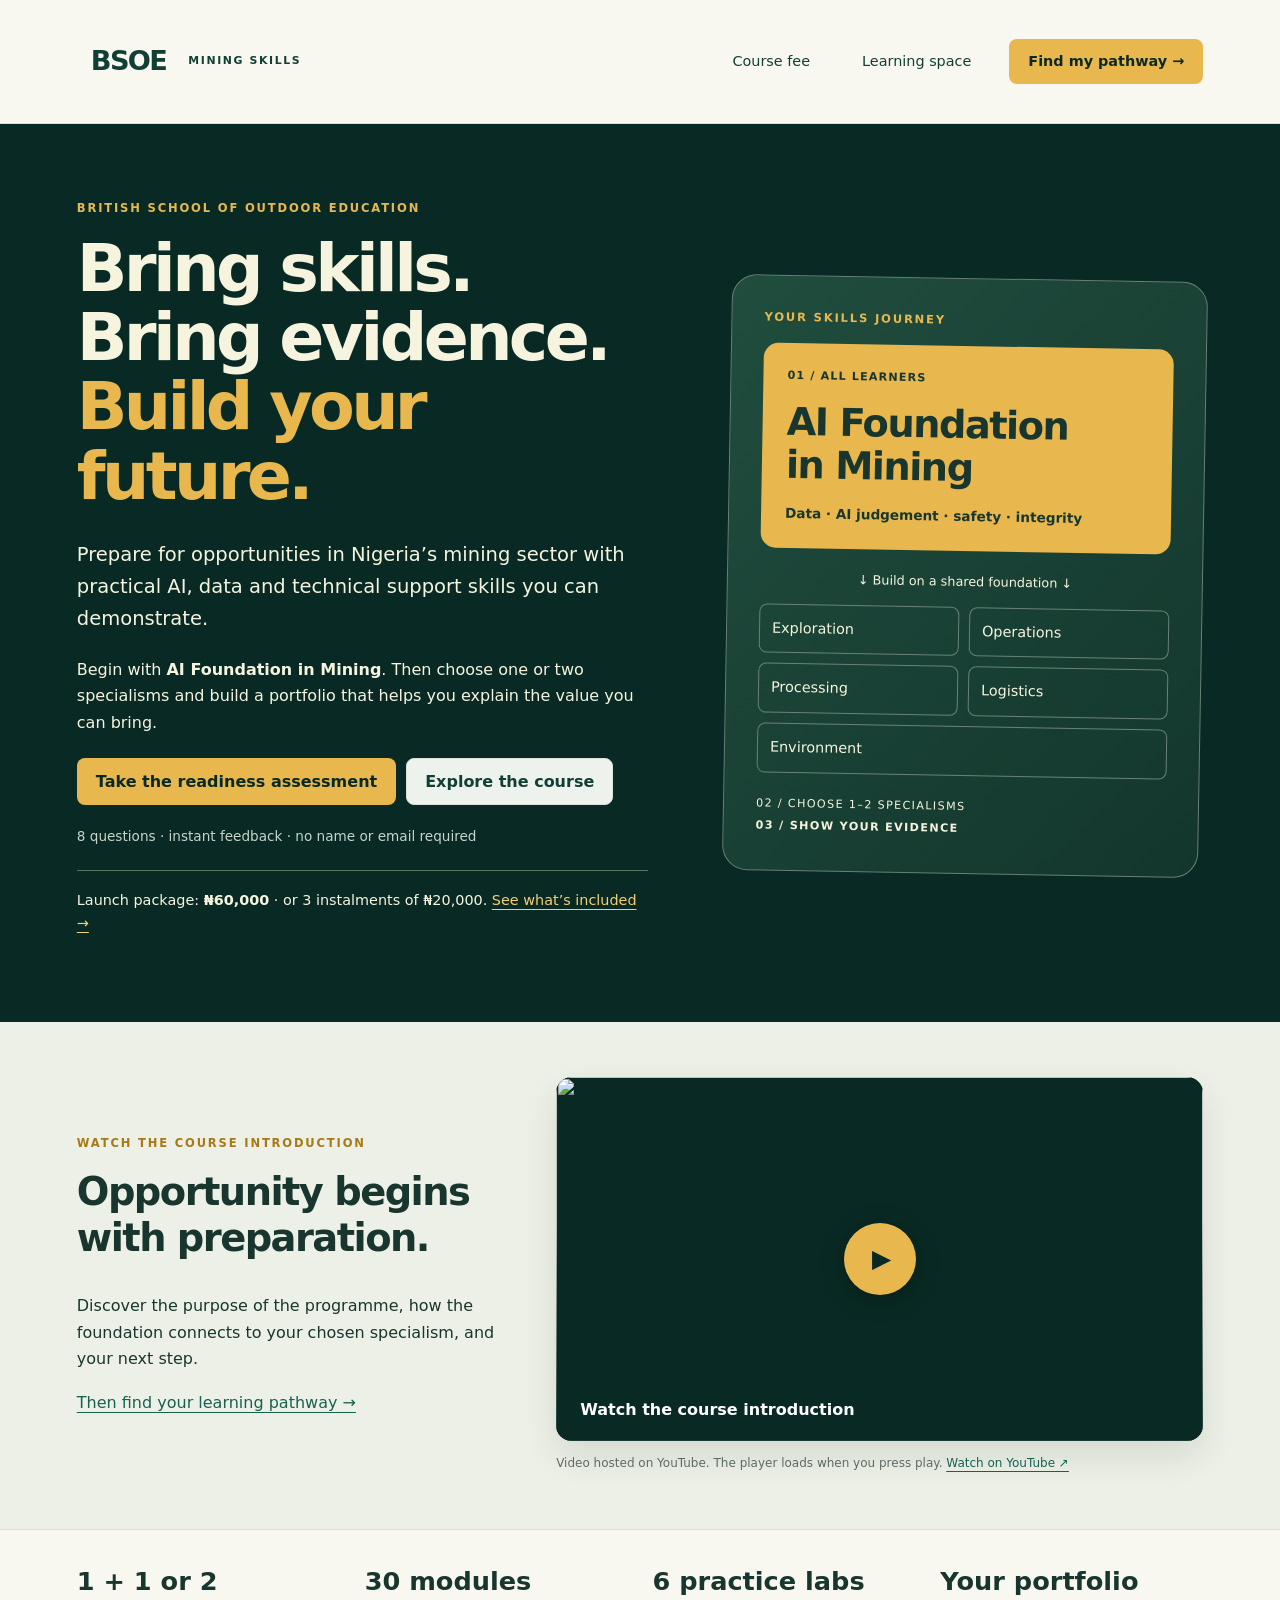
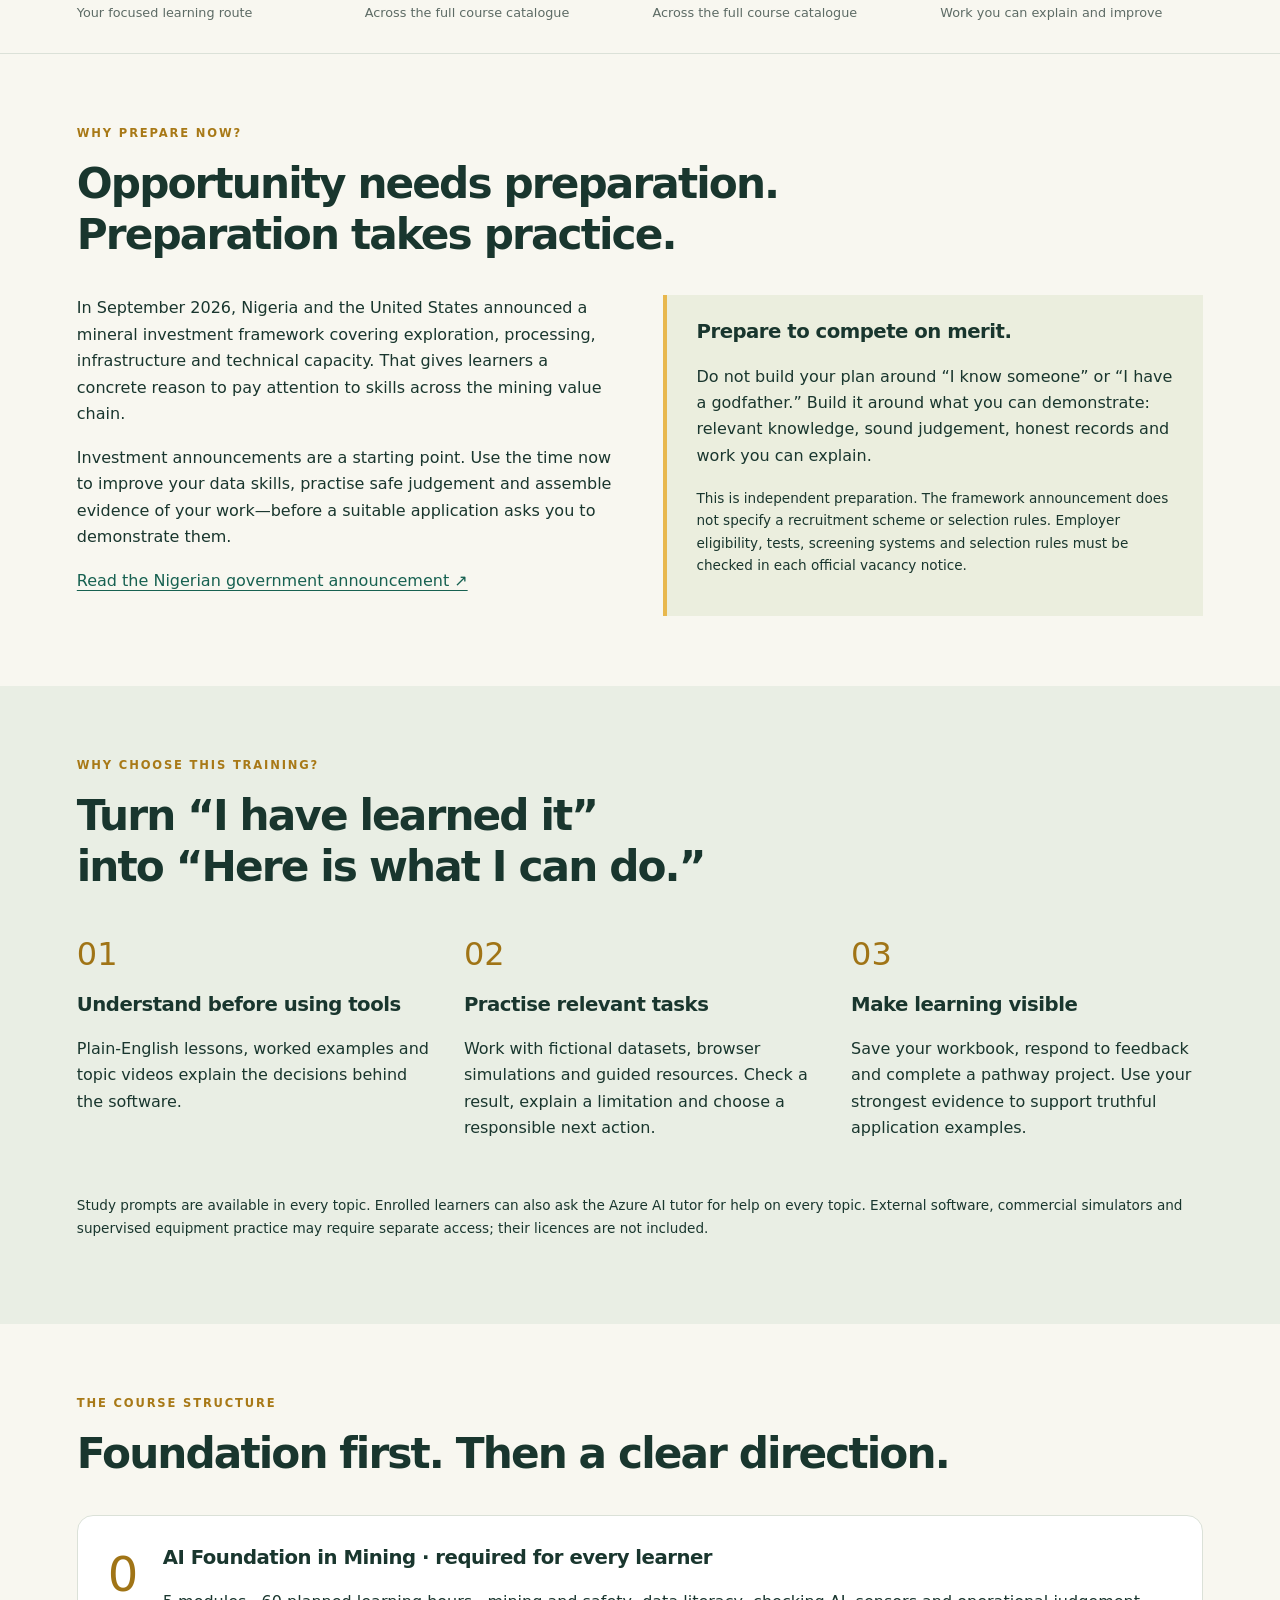
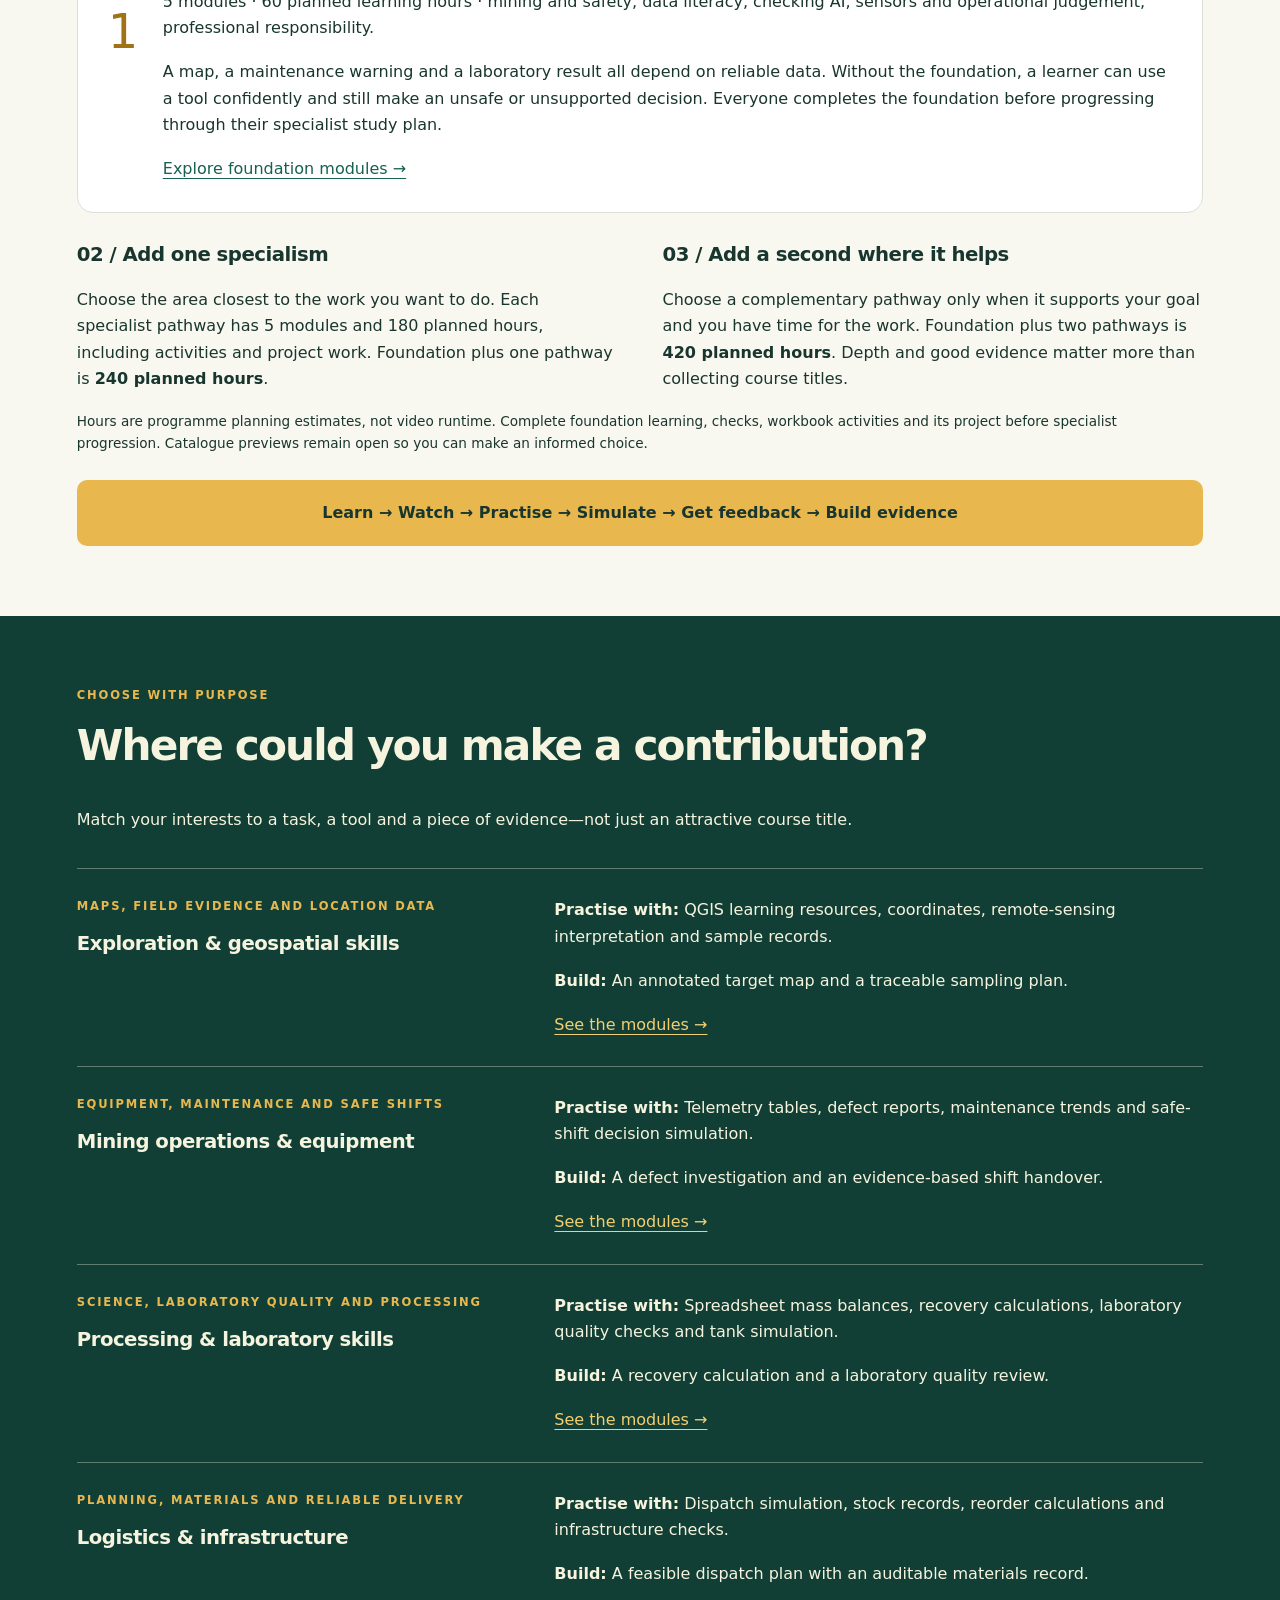
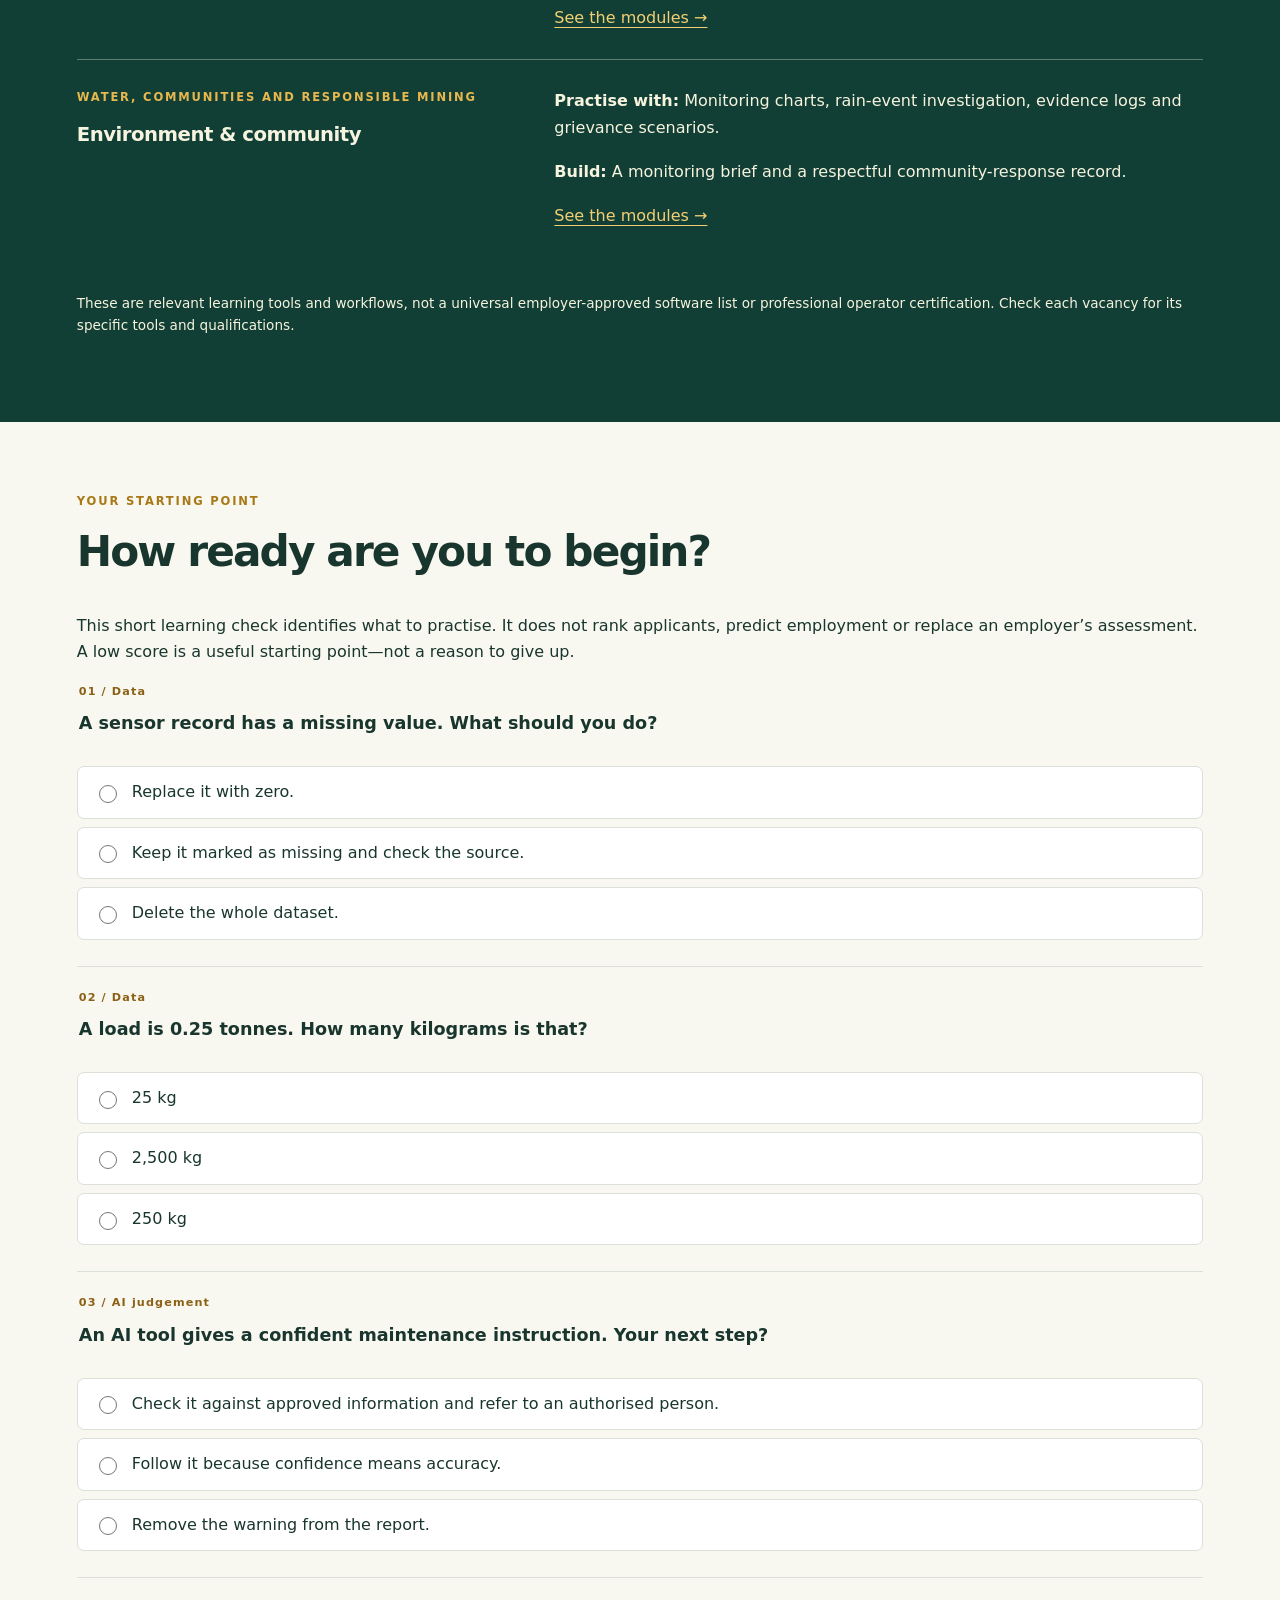
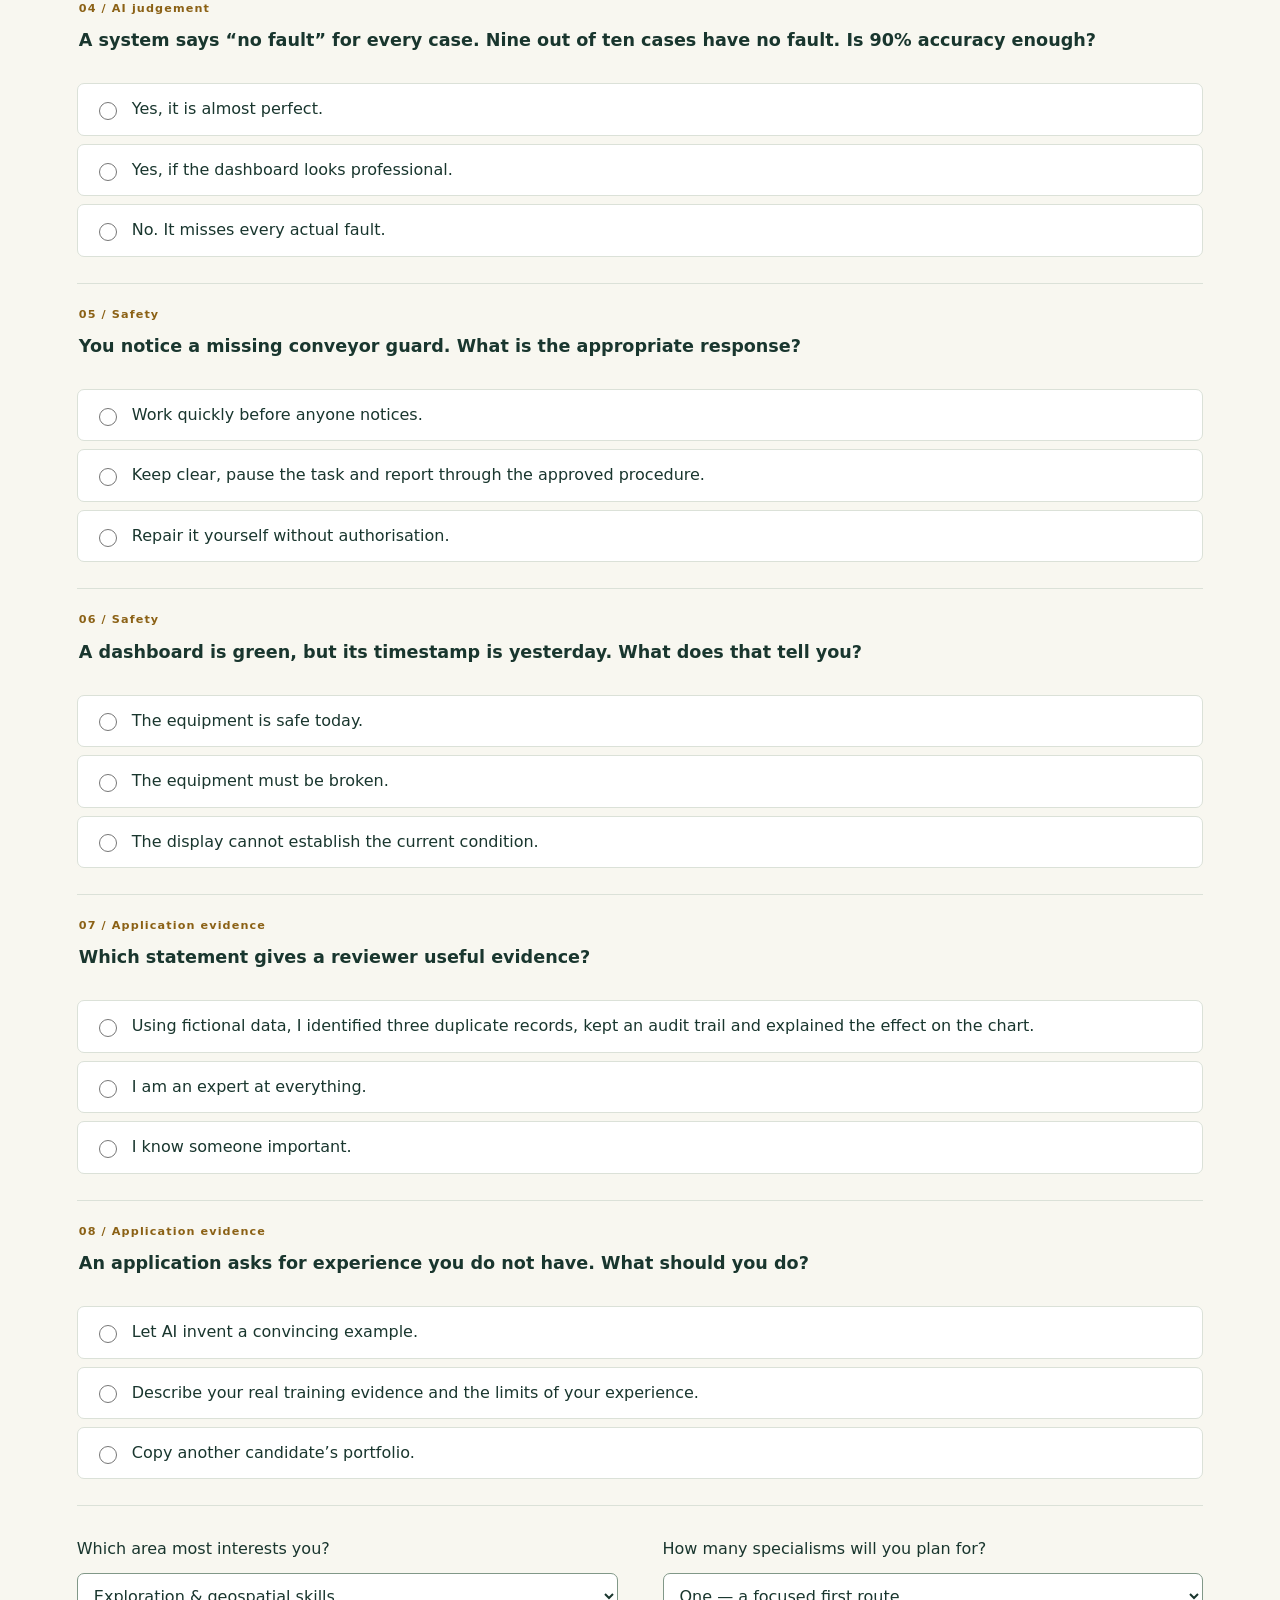
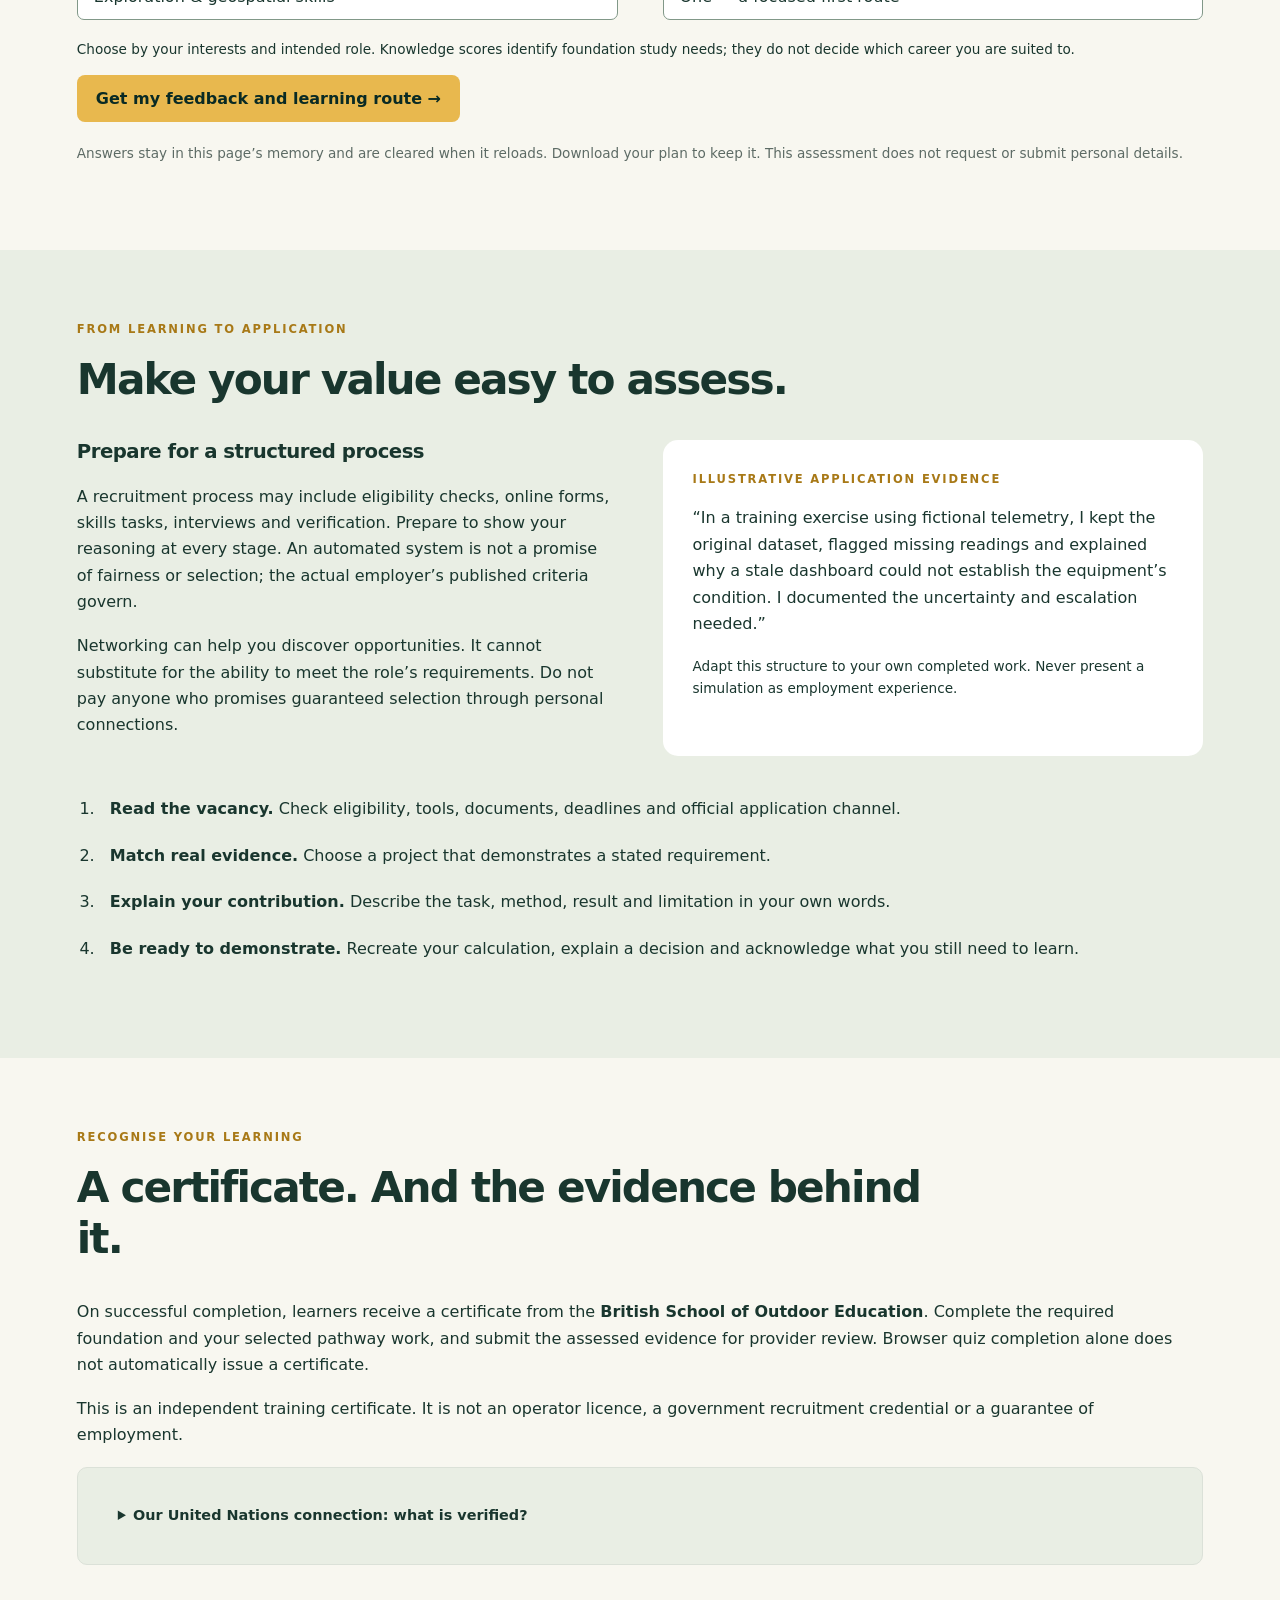
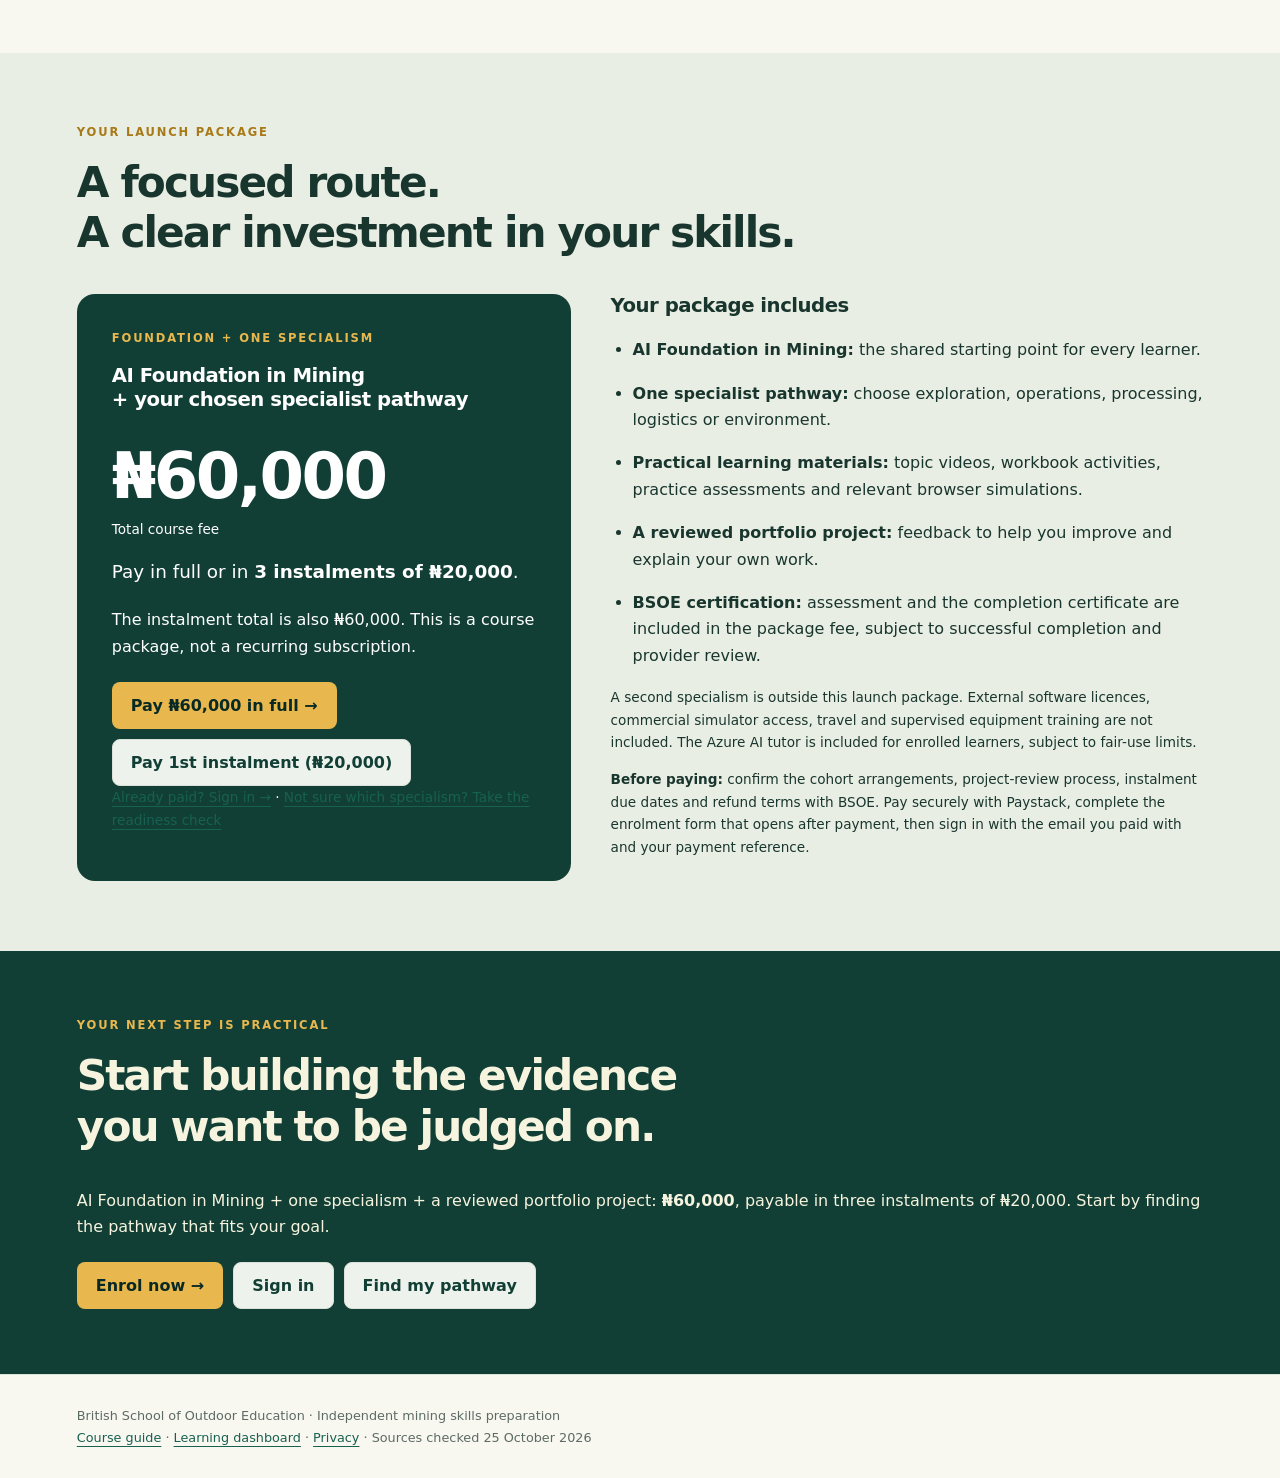
==== commit 5f37a7bd: "Update course site" ====
--- a/index.html
+++ b/index.html
@@ -1,3 +1,3 @@
 <!doctype html>
-<html lang="en"><head><meta charset="utf-8"><meta name="viewport" content="width=device-width, initial-scale=1"><meta name="description" content="Prepare for mining opportunities with AI foundations, five specialist pathways and an interactive readiness assessment."><meta name="theme-color" content="#123f35"><title>Mining Skills Learning Lab</title><link rel="stylesheet" href="style.css?v=17310e3fa7"><link rel="stylesheet" href="learning-support.css?v=17310e3fa7"><link rel="stylesheet" href="landing.css?v=17310e3fa7"><link rel="stylesheet" href="extras.css?v=17310e3fa7"></head>
-<body><a class="skip" href="#main" onclick="event.preventDefault();document.getElementById('main').focus()">Skip to learning content</a><aside id="sidebar"><a href="#home" class="brand"><span class="brand-icon">M<span>↗</span></span><span>MINING SKILLS<small>LEARNING LAB</small></span></a><p class="nav-label">YOUR LEARNING SPACE</p><nav aria-label="Main navigation" id="nav"></nav><div class="sidebar-bottom"><div class="progress-label"><span>Learning progress</span><b id="progress-count">0 / 30</b></div><progress id="progress" max="30" value="0"></progress><p>Saved on this browser.<br>Export your work to keep a backup.</p><button class="light" id="export-side">Export my work ↓</button></div></aside><div class="shell"><header><button id="menu" aria-label="Open navigation" aria-expanded="false">☰</button><span class="crumb" id="crumb">Learning dashboard</span><span class="save-state" id="save-status" role="status">Local learning space</span></header><main id="main" tabindex="-1"></main><footer>Independent learning programme · Nigeria context · Adult learners<br>Practice completion is not an operator licence or accredited qualification. <a href="#guide">Read the course guide</a>.</footer></div><div id="toast" role="status" aria-live="polite"></div><input id="import-file" type="file" accept="application/json,.json" hidden><script src="base.js?v=17310e3fa7"></script><script src="lessons.js?v=17310e3fa7"></script><script src="videos.js?v=17310e3fa7"></script><script src="tutor-config.js?v=17310e3fa7"></script><script src="learning-support.js?v=17310e3fa7"></script><script src="landing.js?v=17310e3fa7"></script><script src="access.js?v=17310e3fa7"></script><script src="app-extras.js?v=17310e3fa7"></script><script src="app.js?v=17310e3fa7"></script></body></html>
+<html lang="en"><head><meta charset="utf-8"><meta name="viewport" content="width=device-width, initial-scale=1"><meta name="description" content="Prepare for mining opportunities with AI foundations, five specialist pathways and an interactive readiness assessment."><meta name="theme-color" content="#123f35"><title>Mining Skills Learning Lab</title><link rel="stylesheet" href="style.css?v=9676d578fe"><link rel="stylesheet" href="learning-support.css?v=9676d578fe"><link rel="stylesheet" href="landing.css?v=9676d578fe"><link rel="stylesheet" href="extras.css?v=9676d578fe"></head>
+<body><a class="skip" href="#main" onclick="event.preventDefault();document.getElementById('main').focus()">Skip to learning content</a><aside id="sidebar"><a href="#home" class="brand"><span class="brand-icon">M<span>↗</span></span><span>MINING SKILLS<small>LEARNING LAB</small></span></a><p class="nav-label">YOUR LEARNING SPACE</p><nav aria-label="Main navigation" id="nav"></nav><div class="sidebar-bottom"><div class="progress-label"><span>Learning progress</span><b id="progress-count">0 / 30</b></div><progress id="progress" max="30" value="0"></progress><p>Saved on this browser.<br>Export your work to keep a backup.</p><button class="light" id="export-side">Export my work ↓</button></div></aside><div class="shell"><header><button id="menu" aria-label="Open navigation" aria-expanded="false">☰</button><span class="crumb" id="crumb">Learning dashboard</span><span class="save-state" id="save-status" role="status">Local learning space</span></header><main id="main" tabindex="-1"></main><footer>Independent learning programme · Nigeria context · Adult learners<br>Practice completion is not an operator licence or accredited qualification. <a href="#guide">Read the course guide</a> · <a href="privacy.html">Privacy</a>.</footer></div><div id="toast" role="status" aria-live="polite"></div><input id="import-file" type="file" accept="application/json,.json" hidden><script src="base.js?v=9676d578fe"></script><script src="lessons.js?v=9676d578fe"></script><script src="videos.js?v=9676d578fe"></script><script src="tutor-config.js?v=9676d578fe"></script><script src="learning-support.js?v=9676d578fe"></script><script src="landing.js?v=9676d578fe"></script><script src="access.js?v=9676d578fe"></script><script src="app-extras.js?v=9676d578fe"></script><script src="app.js?v=9676d578fe"></script></body></html>
